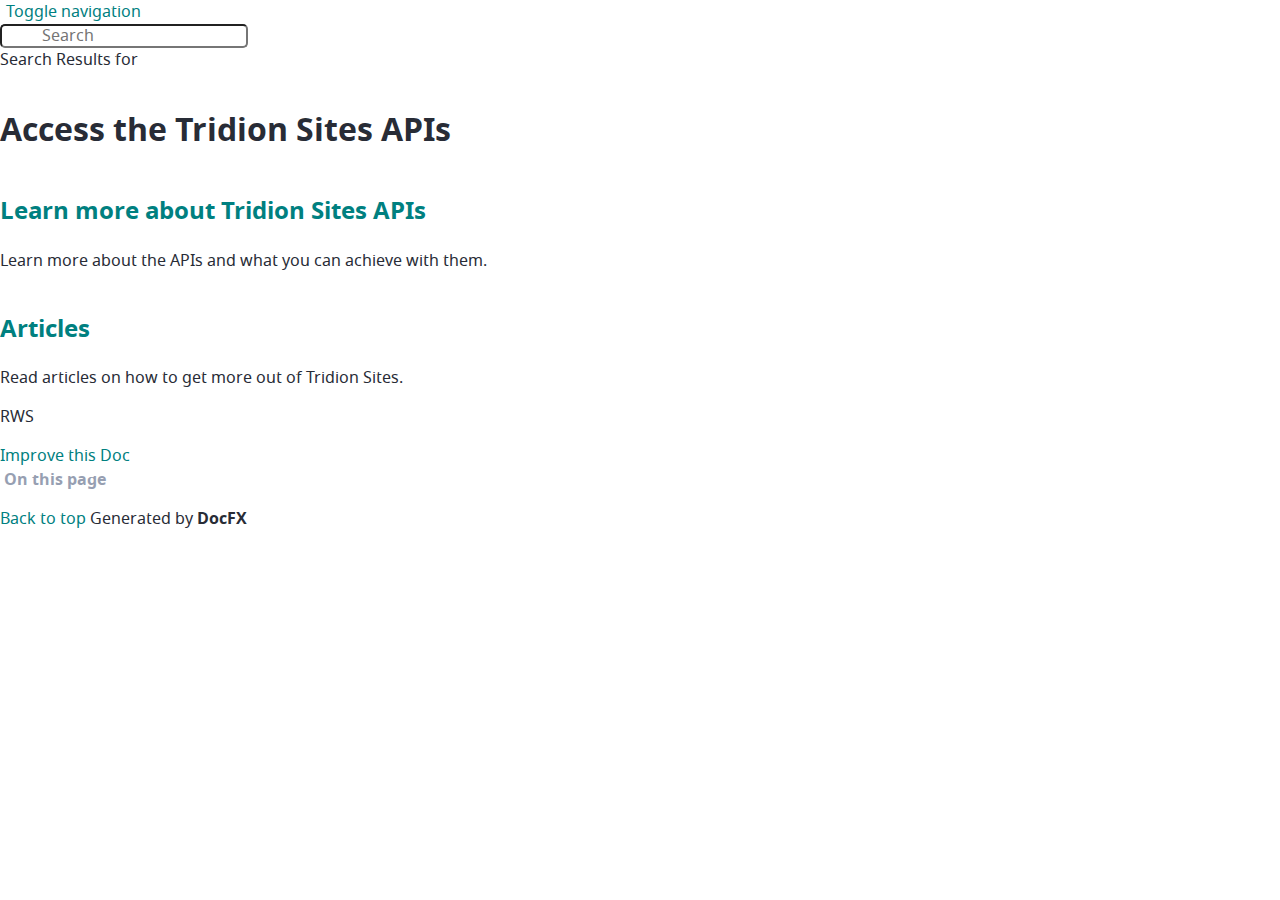
==== index.html @ 3ffb6817 "Update generated documentation" ====
﻿<!DOCTYPE html>
<!--[if IE]><![endif]-->
<html>
  
  <head>
    <meta charset="utf-8">
    <meta http-equiv="X-UA-Compatible" content="IE=edge,chrome=1">
    <title>Access the Tridion Sites APIs </title>
    <meta name="viewport" content="width=device-width">
    <meta name="title" content="Access the Tridion Sites APIs ">
    <meta name="generator" content="docfx 2.58.5.0">
    
    <link rel="shortcut icon" href="favicon.ico">
    <link rel="stylesheet" href="styles/docfx.vendor.css">
    <link rel="stylesheet" href="styles/docfx.css">
    <link rel="stylesheet" href="styles/main.css">
    <meta property="docfx:navrel" content="toc.html">
    <meta property="docfx:tocrel" content="toc.html">
    
    <meta property="docfx:rel" content="">
    
  </head>
  <body data-spy="scroll" data-target="#affix" data-offset="120">
    <div id="wrapper">
      <header>
        
        <nav id="autocollapse" class="navbar navbar-inverse ng-scope" role="navigation">
          <div class="container">
            <div class="navbar-header">
              <button type="button" class="navbar-toggle" data-toggle="collapse" data-target="#navbar">
                <span class="sr-only">Toggle navigation</span>
                <span class="icon-bar"></span>
                <span class="icon-bar"></span>
                <span class="icon-bar"></span>
              </button>
              
              <a class="navbar-brand" href="index.html">
                <img id="logo" class="svg" src="logo.svg" alt="">
              </a>
            </div>
            <div class="collapse navbar-collapse" id="navbar">
              <form class="navbar-form navbar-right" role="search" id="search">
                <div class="form-group">
                  <span class="glyphicon glyphicon-search search-icon"></span>
                  <input type="text" class="form-control" id="search-query" placeholder="Search" autocomplete="off">
                </div>
              </form>
            </div>
          </div>
        </nav>
        
        <div class="subnav navbar-default">
          <div class="container hide-when-search">
            <div class="breadcrumb-container" id="breadcrumb">
              <ul class="breadcrumb col-md-10">
                <li></li>
              </ul>
            </div>
          </div>
        </div>
      </header>
      <div class="container body-content">
        
        <div id="search-results">
          <div class="search-list">Search Results for <span></span></div>
          <div class="sr-items">
            <p><i class="glyphicon glyphicon-refresh index-loading"></i></p>
          </div>
          <ul id="pagination" data-first="First" data-prev="Previous" data-next="Next" data-last="Last"></ul>
        </div>
      </div>
      <div role="main" class="container body-content hide-when-search">
        <div class="article row grid">
          <div class="col-md-10">
            <article class="content wrap" id="_content" data-uid="">
<h1 id="access-the-tridion-sites-apis">Access the Tridion Sites APIs</h1>

<h2 id="learn-more-about-tridion-sites-apisapiconceptsoverviewmd"><a href="apiconcepts/overview.html">Learn more about Tridion Sites APIs</a></h2>
<p>Learn more about the APIs and what you can achieve with them.</p>
<h2 id="articlesarticlesintromd"><a href="articles/intro.html">Articles</a></h2>
<p>Read articles on how to get more out of Tridion Sites.</p>
<p>RWS</p>
</article>
          </div>
          
          <div class="hidden-sm col-md-2" role="complementary">
            <div class="sideaffix">
              <div class="contribution">
                <ul class="nav">
                  <li>
                    <a href="https://github.com/RWS/tridion-sites-api-docs/blob/main/index.md/#L1" class="contribution-link">Improve this Doc</a>
                  </li>
                </ul>
              </div>
              <nav class="bs-docs-sidebar hidden-print hidden-xs hidden-sm affix" id="affix">
                <h4>On this page</h4>
                <div></div>
              </nav>
            </div>
          </div>
        </div>
      </div>
      
      <footer>
        <div class="grad-bottom"></div>
        <div class="footer">
          <div class="container">
            <span class="pull-right">
              <a href="#top">Back to top</a>
            </span>
            
            <span>Generated by <strong>DocFX</strong></span>
          </div>
        </div>
      </footer>
    </div>
    
    <script type="text/javascript" src="styles/docfx.vendor.js"></script>
    <script type="text/javascript" src="styles/docfx.js"></script>
    <script type="text/javascript" src="styles/main.js"></script>
  </body>
</html>
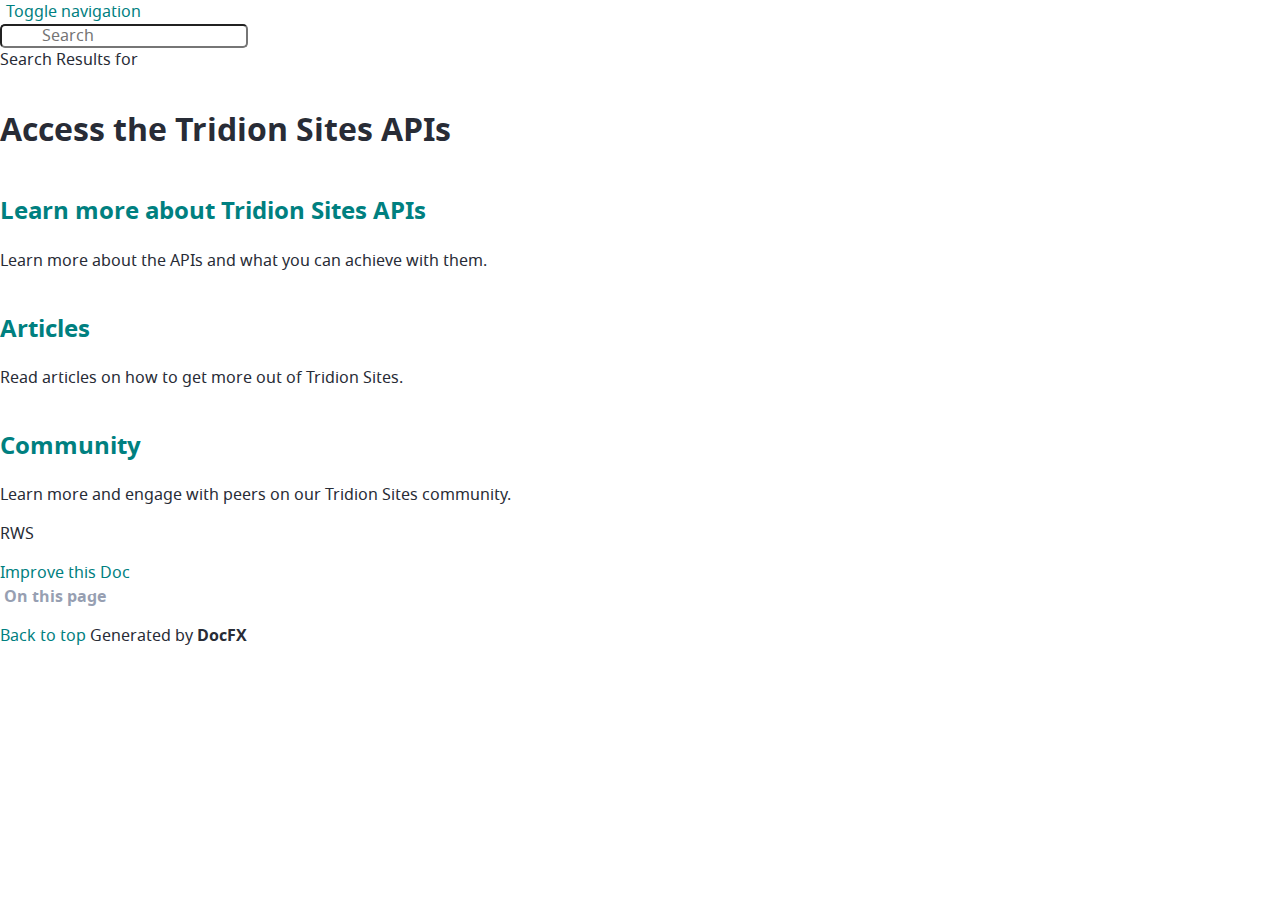
==== commit 76ced692: "Update generated documentation" ====
--- a/index.html
+++ b/index.html
@@ -8,7 +8,7 @@
     <title>Access the Tridion Sites APIs </title>
     <meta name="viewport" content="width=device-width">
     <meta name="title" content="Access the Tridion Sites APIs ">
-    <meta name="generator" content="docfx 2.58.5.0">
+    <meta name="generator" content="docfx 2.58.9.0">
     
     <link rel="shortcut icon" href="favicon.ico">
     <link rel="stylesheet" href="styles/docfx.vendor.css">
@@ -79,6 +79,8 @@
 <p>Learn more about the APIs and what you can achieve with them.</p>
 <h2 id="articlesarticlesintromd"><a href="articles/intro.html">Articles</a></h2>
 <p>Read articles on how to get more out of Tridion Sites.</p>
+<h2 id="communityhttpscommunitysdlcomproduct-groupstridiontridion-sites"><a href="https://community.sdl.com/product-groups/tridion/tridion-sites/">Community</a></h2>
+<p>Learn more and engage with peers on our Tridion Sites community.</p>
 <p>RWS</p>
 </article>
           </div>
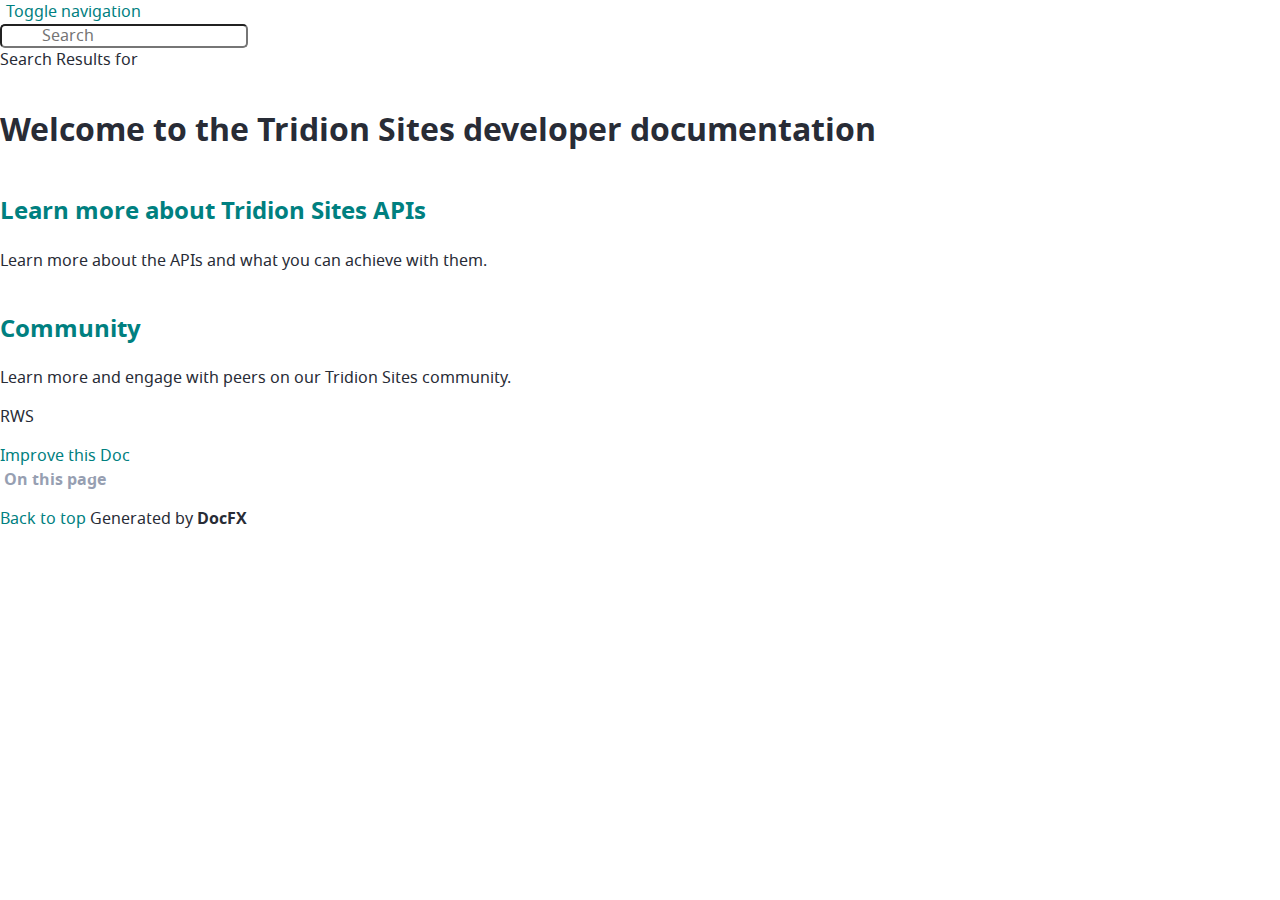
==== commit f013598f: "Update generated documentation" ====
--- a/index.html
+++ b/index.html
@@ -5,10 +5,10 @@
   <head>
     <meta charset="utf-8">
     <meta http-equiv="X-UA-Compatible" content="IE=edge,chrome=1">
-    <title>Access the Tridion Sites APIs </title>
+    <title>Welcome to the Tridion Sites developer documentation </title>
     <meta name="viewport" content="width=device-width">
-    <meta name="title" content="Access the Tridion Sites APIs ">
-    <meta name="generator" content="docfx 2.58.9.0">
+    <meta name="title" content="Welcome to the Tridion Sites developer documentation ">
+    <meta name="generator" content="docfx 2.59.3.0">
     
     <link rel="shortcut icon" href="favicon.ico">
     <link rel="stylesheet" href="styles/docfx.vendor.css">
@@ -73,12 +73,10 @@
         <div class="article row grid">
           <div class="col-md-10">
             <article class="content wrap" id="_content" data-uid="">
-<h1 id="access-the-tridion-sites-apis">Access the Tridion Sites APIs</h1>
+<h1 id="welcome-to-the-tridion-sites-developer-documentation">Welcome to the Tridion Sites developer documentation</h1>
 
 <h2 id="learn-more-about-tridion-sites-apisapiconceptsoverviewmd"><a href="apiconcepts/overview.html">Learn more about Tridion Sites APIs</a></h2>
 <p>Learn more about the APIs and what you can achieve with them.</p>
-<h2 id="articlesarticlesintromd"><a href="articles/intro.html">Articles</a></h2>
-<p>Read articles on how to get more out of Tridion Sites.</p>
 <h2 id="communityhttpscommunitysdlcomproduct-groupstridiontridion-sites"><a href="https://community.sdl.com/product-groups/tridion/tridion-sites/">Community</a></h2>
 <p>Learn more and engage with peers on our Tridion Sites community.</p>
 <p>RWS</p>
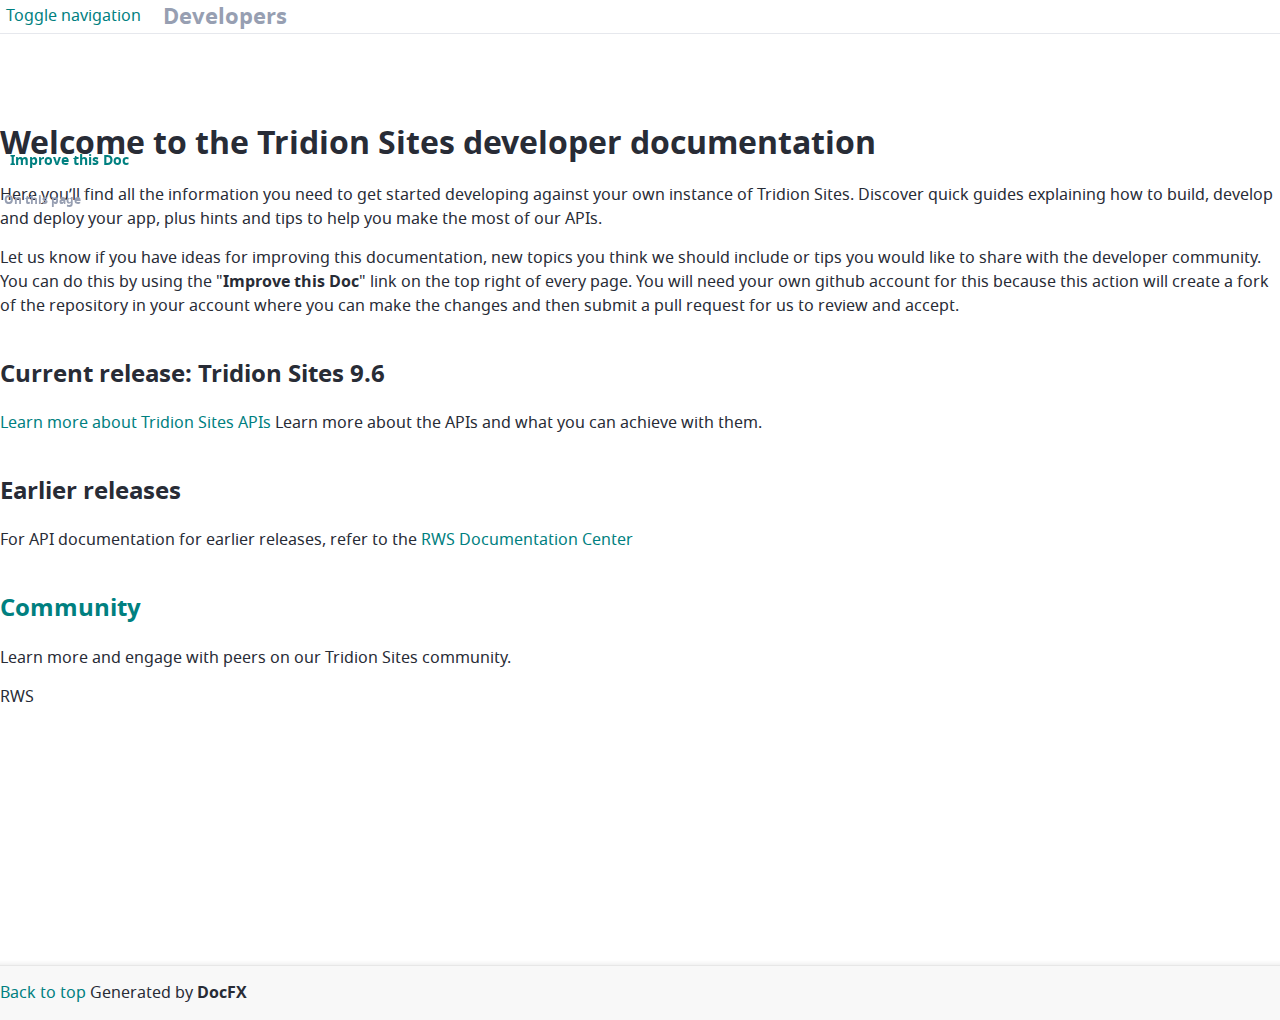
==== commit 5e63b62b: "Update generated documentation" ====
--- a/index.html
+++ b/index.html
@@ -14,8 +14,8 @@
     <link rel="stylesheet" href="styles/docfx.vendor.css">
     <link rel="stylesheet" href="styles/docfx.css">
     <link rel="stylesheet" href="styles/main.css">
-    <meta property="docfx:navrel" content="toc.html">
-    <meta property="docfx:tocrel" content="toc.html">
+    <meta property="docfx:navrel" content="">
+    <meta property="docfx:tocrel" content="">
     
     <meta property="docfx:rel" content="">
     
@@ -34,9 +34,10 @@
                 <span class="icon-bar"></span>
               </button>
               
-              <a class="navbar-brand" href="index.html">
+              <a class="navbar-brand" href="/index.html">
                 <img id="logo" class="svg" src="logo.svg" alt="">
               </a>
+              <a href="/index.html"><span class="page-logo">Developers</span></a>
             </div>
             <div class="collapse navbar-collapse" id="navbar">
               <form class="navbar-form navbar-right" role="search" id="search">
@@ -75,8 +76,13 @@
             <article class="content wrap" id="_content" data-uid="">
 <h1 id="welcome-to-the-tridion-sites-developer-documentation">Welcome to the Tridion Sites developer documentation</h1>
 
-<h2 id="learn-more-about-tridion-sites-apisapiconceptsoverviewmd"><a href="apiconcepts/overview.html">Learn more about Tridion Sites APIs</a></h2>
-<p>Learn more about the APIs and what you can achieve with them.</p>
+<p>Here you’ll find all the information you need to get started developing against your own instance of Tridion Sites. Discover quick guides explaining how to build, develop and deploy your app, plus hints and tips to help you make the most of our APIs.</p>
+<p>Let us know if you have ideas for improving this documentation, new topics you think we should include or tips you would like to share with the developer community. You can do this by using the &quot;<strong>Improve this Doc</strong>&quot; link on the top right of every page.  You will need your own github account for this because this action will create a fork of the repository in your account where you can make the changes and then submit a pull request for us to review and accept.</p>
+<h2 id="current-release-tridion-sites-96">Current release: Tridion Sites 9.6</h2>
+<p><a href="apiconcepts/Tridion_Sites_9.6/overview.html">Learn more about Tridion Sites APIs</a> 
+Learn more about the APIs and what you can achieve with them.</p>
+<h2 id="earlier-releases">Earlier releases</h2>
+<p>For API documentation for earlier releases, refer to the <a href="https://docs.rws.com">RWS Documentation Center</a></p>
 <h2 id="communityhttpscommunitysdlcomproduct-groupstridiontridion-sites"><a href="https://community.sdl.com/product-groups/tridion/tridion-sites/">Community</a></h2>
 <p>Learn more and engage with peers on our Tridion Sites community.</p>
 <p>RWS</p>
--- a/styles/docfx.css
+++ b/styles/docfx.css
@@ -0,0 +1,1333 @@
+/* Copyright (c) Microsoft Corporation. All Rights Reserved. Licensed under the MIT License. See License.txt in the project root for license information. */
+/* COLOR VARIABLES*/
+:root {
+  --header-bg-color: #fff;
+  --header-ft-color: #979FB2;
+  --input-text: #758099;
+  --highlight-light: #008080;
+  --highlight-dark: #006666;
+  --accent-dim: #E6E8ED;
+  --accent-super-dim: #F4F5F7;
+  --font-color: #282C36;
+  --card-box-shadow: 0 1px 2px 0 rgba(61, 65, 68, 0.06), 0 1px 3px 1px rgba(61, 65, 68, 0.16);
+  --search-box-shadow: 0 1px 2px 0 rgba(41, 45, 48, 0.36), 0 1px 3px 1px rgba(41, 45, 48, 0.46);
+  --transition: 350ms;
+}
+
+html,
+body {
+  font-family: 'Segoe UI', Tahoma, Helvetica, sans-serif;
+  height: 100%;
+}
+
+button,
+a {
+  color: var(--highlight-light);
+  cursor: pointer;
+}
+
+button:hover,
+button:focus,
+a:hover,
+a:focus {
+  color: var(--highlight-dark);
+  text-decoration: none;
+}
+
+a.disable,
+a.disable:hover {
+  text-decoration: none;
+  cursor: default;
+  color: #000000;
+}
+
+h1,
+h2,
+h3,
+h4,
+h5,
+h6,
+.text-break {
+  word-wrap: break-word;
+  word-break: break-word;
+}
+
+h1 mark,
+h2 mark,
+h3 mark,
+h4 mark,
+h5 mark,
+h6 mark {
+  padding: 0;
+}
+
+.inheritance .level0:before,
+.inheritance .level1:before,
+.inheritance .level2:before,
+.inheritance .level3:before,
+.inheritance .level4:before,
+.inheritance .level5:before {
+  content: '↳';
+  margin-right: 5px;
+}
+
+.inheritance .level0 {
+  margin-left: 0em;
+}
+
+.inheritance .level1 {
+  margin-left: 1em;
+}
+
+.inheritance .level2 {
+  margin-left: 2em;
+}
+
+.inheritance .level3 {
+  margin-left: 3em;
+}
+
+.inheritance .level4 {
+  margin-left: 4em;
+}
+
+.inheritance .level5 {
+  margin-left: 5em;
+}
+
+.level0.summary {
+  margin: 2em 0 2em 0;
+}
+
+.level1.summary {
+  margin: 1em 0 1em 0;
+}
+
+span.parametername,
+span.paramref,
+span.typeparamref {
+  font-style: italic;
+}
+
+span.languagekeyword {
+  font-weight: bold;
+}
+
+.hljs {
+  display: inline;
+  background-color: inherit;
+  padding: 0;
+}
+
+/* additional spacing fixes */
+.btn+.btn {
+  margin-left: 10px;
+}
+
+.btn.pull-right {
+  margin-left: 10px;
+  margin-top: 5px;
+}
+
+.table {
+  margin-bottom: 10px;
+}
+
+table p {
+  margin-bottom: 0;
+}
+
+table a {
+  display: inline-block;
+}
+
+/* Make hidden attribute compatible with old browser.*/
+[hidden] {
+  display: none !important;
+}
+
+h1,
+.h1,
+h2,
+.h2,
+h3,
+.h3 {
+  margin-top: 15px;
+  margin-bottom: 10px;
+  font-weight: 400;
+}
+
+h4,
+.h4,
+h5,
+.h5,
+h6,
+.h6 {
+  margin-top: 10px;
+  margin-bottom: 5px;
+}
+
+.navbar {
+  margin-bottom: 0;
+}
+
+#wrapper {
+  min-height: 100%;
+  position: relative;
+}
+
+/* blends header footer and content together with gradient effect */
+.grad-top {
+  /* For Safari 5.1 to 6.0 */
+  /* For Opera 11.1 to 12.0 */
+  /* For Firefox 3.6 to 15 */
+  background: linear-gradient(rgba(0, 0, 0, 0.05), rgba(0, 0, 0, 0));
+  /* Standard syntax */
+  height: 5px;
+}
+
+.grad-bottom {
+  /* For Safari 5.1 to 6.0 */
+  /* For Opera 11.1 to 12.0 */
+  /* For Firefox 3.6 to 15 */
+  background: linear-gradient(rgba(0, 0, 0, 0), rgba(0, 0, 0, 0.05));
+  /* Standard syntax */
+  height: 5px;
+}
+
+.divider {
+  margin: 0 5px;
+  color: #cccccc;
+}
+
+hr {
+  border-color: #cccccc;
+}
+
+header {
+  position: fixed;
+  top: 0;
+  left: 0;
+  right: 0;
+  z-index: 1000;
+}
+
+header .navbar {
+  border-width: 0 0 1px 0;
+  border-radius: 0;
+  border-color: var(--accent-dim);
+  border-style: solid;
+}
+
+.navbar-brand {
+  font-size: inherit;
+  padding: 0;
+}
+
+.navbar-collapse {
+  margin: 0 -15px;
+}
+
+.subnav {
+  min-height: 40px;
+}
+
+.subnav .container .breadcrumb-container {
+  margin-left: 280px;
+  padding: 0 15px;
+}
+
+@media only screen and (max-width: 768px) {
+  .subnav .container .breadcrumb-container {
+    margin-left: 0;
+  }
+}
+
+.inheritance h5,
+.inheritedMembers h5 {
+  padding-bottom: 5px;
+  border-bottom: 1px solid #ccc;
+}
+
+article h1,
+article h2,
+article h3,
+article h4 {
+  margin-top: 25px;
+}
+
+article h4 {
+  border: 0;
+  font-weight: bold;
+  margin-top: 2em;
+}
+
+article span.small.pull-right {
+  margin-top: 20px;
+}
+
+article section {
+  margin-left: 1em;
+}
+
+/*.expand-all {
+  padding: 10px 0;
+}*/
+.breadcrumb {
+  margin: 0;
+  padding: 10px 0;
+  background-color: inherit;
+  white-space: nowrap;
+  font-size: .8125rem;
+}
+
+.breadcrumb>li+li:before {
+  content: "›";
+  font-size: 1.2rem;
+  line-height: 1rem;
+  color: var(--highlight-light);
+}
+
+.breadcrumb>li+li:hover:before {
+  color: var(--highlight-dark);
+}
+
+#autocollapse.collapsed .navbar-header {
+  float: none;
+}
+
+#autocollapse.collapsed .navbar-toggle {
+  display: block;
+}
+
+#autocollapse.collapsed .navbar-collapse {
+  border-top: 1px solid transparent;
+  box-shadow: inset 0 1px 0 rgba(255, 255, 255, 0.1);
+}
+
+#autocollapse.collapsed .navbar-collapse.collapse {
+  display: none !important;
+}
+
+#autocollapse.collapsed .navbar-nav {
+  float: none !important;
+  margin: 7.5px -15px;
+}
+
+#autocollapse.collapsed .navbar-nav>li {
+  float: none;
+}
+
+#autocollapse.collapsed .navbar-nav>li>a {
+  padding-top: 10px;
+  padding-bottom: 10px;
+}
+
+#autocollapse.collapsed .collapse.in,
+#autocollapse.collapsed .collapsing {
+  display: block !important;
+}
+
+#autocollapse.collapsed .collapse.in .navbar-right,
+#autocollapse.collapsed .collapsing .navbar-right {
+  float: none !important;
+}
+
+#autocollapse .form-group {
+  position: relative;
+  width: 100%;
+}
+
+#autocollapse .form-control {
+  width: 100%;
+}
+
+#autocollapse .navbar-header {
+  margin-left: 0;
+  margin-right: 2rem;
+  display: flex; 
+  align-items: center;
+}
+
+#autocollapse .navbar-brand {
+  margin-left: 0;
+}
+
+#autocollapse .navbar-brand svg {
+  max-height: 50px;
+}
+
+.collapse.in,
+.collapsing {
+  text-align: left;
+}
+
+@media (min-width:768px) {
+
+  .collapse.in,
+  .collapsing {
+    text-align: left;
+  }
+}
+
+.collapsing .navbar-form {
+  margin: 0 auto;
+  max-width: 400px;
+  padding: 10px 15px;
+  box-shadow: inset 0 1px 0 rgba(255, 255, 255, 0.1), 0 1px 0 rgba(255, 255, 255, 0.1);
+}
+
+.collapsed .collapse.in .navbar-form {
+  margin: 0 auto;
+  max-width: 400px;
+  padding: 10px 15px;
+  box-shadow: inset 0 1px 0 rgba(255, 255, 255, 0.1), 0 1px 0 rgba(255, 255, 255, 0.1);
+}
+
+.navbar .navbar-nav {
+  display: inline-block;
+}
+
+.docs-search {
+  background: white;
+  vertical-align: middle;
+}
+
+.docs-search>.search-query {
+  font-size: 14px;
+  border: 0;
+  width: 120%;
+  color: #555;
+}
+
+.docs-search>.search-query:focus {
+  outline: 0;
+}
+
+.search-results-frame {
+  clear: both;
+  display: table;
+  width: 100%;
+}
+
+.search-results.ng-hide {
+  display: none;
+}
+
+.search-results-container {
+  padding-bottom: 1em;
+  border-top: 1px solid #111;
+  background: rgba(25, 25, 25, 0.5);
+}
+
+.search-results-container .search-results-group {
+  padding-top: 50px !important;
+  padding: 10px;
+}
+
+.search-results-group-heading {
+  font-family: "Open Sans";
+  padding-left: 10px;
+  color: white;
+}
+
+.search-close {
+  position: absolute;
+  left: 50%;
+  margin-left: -100px;
+  color: white;
+  text-align: center;
+  padding: 5px;
+  background: #333;
+  border-top-right-radius: 5px;
+  border-top-left-radius: 5px;
+  width: 200px;
+  box-shadow: 0 0 10px #111;
+}
+
+#search {
+  display: none;
+}
+
+/* Search results display*/
+#search-results {
+  max-width: 960px !important;
+  margin-top: 120px;
+  margin-bottom: 115px;
+  margin-left: auto;
+  margin-right: auto;
+  line-height: 1.8;
+  display: none;
+}
+
+#search-results>.search-list {
+  text-align: center;
+  font-size: 2.5rem;
+  margin-bottom: 50px;
+}
+
+#search-results p {
+  text-align: center;
+}
+
+#search-results p .index-loading {
+  animation: index-loading 1.5s infinite linear;
+  -webkit-animation: index-loading 1.5s infinite linear;
+  -o-animation: index-loading 1.5s infinite linear;
+  font-size: 2.5rem;
+}
+
+@keyframes index-loading {
+  from {
+    transform: scale(1) rotate(0deg);
+  }
+
+  to {
+    transform: scale(1) rotate(360deg);
+  }
+}
+
+@-webkit-keyframes index-loading {
+  from {
+    -webkit-transform: rotate(0deg);
+  }
+
+  to {
+    -webkit-transform: rotate(360deg);
+  }
+}
+
+@-o-keyframes index-loading {
+  from {
+    -o-transform: rotate(0deg);
+  }
+
+  to {
+    -o-transform: rotate(360deg);
+  }
+}
+
+#search-results .sr-items {
+  font-size: 24px;
+}
+
+.sr-item {
+  margin-bottom: 25px;
+}
+
+.sr-item>.item-href {
+  font-size: 14px;
+  color: var(--highlight-light);
+}
+
+.sr-item>.item-brief {
+  font-size: 13px;
+}
+
+.pagination>li>a {
+  color: #47A7A0
+}
+
+.pagination>.active>a {
+  background-color: #47A7A0;
+  border-color: #47A7A0;
+}
+
+.fixed_header {
+  position: fixed;
+  width: 100%;
+  padding-bottom: 10px;
+  padding-top: 10px;
+  margin: 0px;
+  top: 0;
+  z-index: 9999;
+  left: 0;
+}
+
+.fixed_header+.toc {
+  margin-top: 50px;
+  margin-left: 0;
+}
+
+.sidenav,
+.fixed_header,
+.toc {
+  background-color: var(----accent-super-dim);
+}
+
+.sidetoc {
+  position: fixed;
+  width: 260px;
+  top: 150px;
+  bottom: 0;
+  overflow-x: hidden;
+  overflow-y: auto;
+  background-color: var(----accent-super-dim);
+  border-left: 1px solid #e7e7e7;
+  border-right: 1px solid #e7e7e7;
+  z-index: 1;
+}
+
+.sidetoc.shiftup {
+  bottom: 70px;
+}
+
+body .toc {
+  background-color: var(----accent-super-dim);
+  overflow-x: hidden;
+}
+
+.sidetoggle.ng-hide {
+  display: block !important;
+}
+
+.sidetoc-expand>.caret {
+  margin-left: 0px;
+  margin-top: -2px;
+}
+
+.sidetoc-expand>.caret-side {
+  border-left: 4px solid;
+  border-top: 4px solid transparent;
+  border-bottom: 4px solid transparent;
+  margin-left: 4px;
+  margin-top: -4px;
+}
+
+.sidetoc-heading {
+  font-weight: 500;
+}
+
+.toc {
+  margin: 0;
+  padding: 0;
+}
+
+.expand-stub {
+  position: absolute;
+  right: -1.5rem;
+}
+
+.toc .nav>li>a.sidetoc-expand {
+  position: absolute;
+  top: 0;
+  left: 0;
+}
+
+.toc .nav>li>a {
+  color: #666666;
+  margin-left: 5px;
+  display: block;
+  padding: 0;
+}
+
+.toc .nav>li>a:hover,
+.toc .nav>li>a:focus {
+  color: #000000;
+  background: none;
+  text-decoration: inherit;
+}
+
+.toc .nav>li.active>a {
+  color: #337ab7;
+}
+
+.toc .nav>li.active>a:hover,
+.toc .nav>li.active>a:focus {
+  color: #23527c;
+}
+
+.toc .nav>li>.expand-stub {
+  cursor: pointer;
+}
+
+.toc .nav>li.active>.expand-stub::before,
+.toc .nav>li.in>.expand-stub::before,
+.toc .nav>li.in.active>.expand-stub::before,
+.toc .nav>li.filtered>.expand-stub::before {
+  transform: rotate(90deg);
+}
+
+.toc .nav>li>.expand-stub::before,
+.toc .nav>li.active>.expand-stub::before {
+  color: var(--highlight-light);
+  color: var(--font-color);
+  display: inline-block;
+  height: .9rem;
+  width: 1.2rem;
+  text-align: center;
+  overflow: hidden;
+  content: "›";
+  font-size: 1.5rem;
+  line-height: .9rem;
+  transform: rotate(0deg);
+  transition: 350ms ease-out;
+}
+
+.toc .nav>li.filtered>ul,
+.toc .nav>li.in>ul {
+  display: block;
+}
+
+.toc .nav>li>ul {
+  display: none;
+}
+
+.toc ul {
+  font-size: 12px;
+  margin: 0 auto 0 5%;
+  max-width: 80%;
+  width: auto;
+  min-width: 232px;
+}
+
+@media (min-width:768px) {
+  .toc>ul {
+    min-width: unset;
+    width: 80%;
+    max-width: unset;
+  }
+}
+
+.toc .level1>li {
+  font-weight: bold;
+  margin-top: 10px;
+  padding-bottom: 5px;
+  position: relative;
+  font-size: 16px;
+  border-bottom: 1px solid var(--accent-dim);
+}
+
+
+.toc .level1 ul {
+  position: relative;
+  font-weight: normal;
+  margin: 0 0 0 auto;
+  max-width: unset;
+  width: 95%;
+  min-width: unset;
+  font-size: 14px;
+}
+
+@media (min-width:768px) {
+  .toc ul {
+    margin: 5px 0 0 0;
+  }
+
+  .toc .level1 ul {
+    width: 90%;
+    min-width: unset;
+  }
+
+  .toc .level1>li {
+    border-bottom: unset;
+  }
+}
+
+.toc .level2 li {
+  position: relative;
+  padding: .35rem 0;
+}
+
+.toc .level2 li:before {
+  content: " ";
+  position: absolute;
+  display: block;
+  left: -8px;
+  height: 100%;
+  width: 1px;
+  background-color: var(--accent-dim);
+}
+
+.toc .level2 li:last-of-type:before {
+  height: 11px;
+}
+
+.toc .level2 li:after {
+  content: " ";
+  position: absolute;
+  left: -5px;
+  top: 16px;
+  height: 1px;
+  width: .5rem;
+  background-color: var(--accent-dim);
+}
+
+@media (min-width:768px) {
+  .toc .level2 li:after {
+    left: -8px;
+  }
+}
+
+.toc-toggle {
+  display: none;
+  margin: 0 15px 0px 15px;
+}
+
+.sidefilter {
+  position: fixed;
+  top: 90px;
+  width: 260px;
+  padding: 15px;
+  border-left: 1px solid #e7e7e7;
+  border-right: 1px solid #e7e7e7;
+  z-index: 1;
+}
+
+@media (min-width:768px) {
+  .sidefilter {
+    padding: 15px 2rem 15px 0;
+  }
+}
+
+.toc-filter {
+  border-radius: 5px;
+  background: #fff;
+  color: var(--input-text);
+  padding: 5px;
+  position: relative;
+  margin: 0 5px 0 5px;
+}
+
+.toc-filter>input {
+  color: var(--input-text);
+  padding-left: 2.3rem;
+  padding-right: 1rem;
+  width: 100%;
+}
+
+.toc-filter>input:focus {
+  outline: 0;
+}
+
+.toc-filter>.filter-icon {
+  position: absolute;
+}
+
+.toc-filter>.clear-icon {
+  position: absolute;
+  text-align: center;
+  height: 1rem;
+  width: 1.5rem;
+  top: .9rem;
+  right: 1.2rem;
+  background-color: #fff;
+}
+
+.article {
+  margin-top: 120px;
+  margin-bottom: 115px;
+}
+
+#_content>a {
+  margin-top: 105px;
+}
+
+.article.grid-right {
+  margin-left: 280px;
+}
+
+.inheritance hr {
+  margin-top: 5px;
+  margin-bottom: 5px;
+}
+
+.article img {
+  max-width: 100%;
+  margin-top: 2rem;
+  margin-bottom: 2rem;
+}
+
+.sideaffix {
+  margin-top: 50px;
+  font-size: 12px;
+  max-height: 100%;
+  overflow: hidden;
+  top: 100px;
+  bottom: 10px;
+  position: fixed;
+}
+
+.sideaffix.shiftup {
+  bottom: 70px;
+}
+
+.affix {
+  position: relative;
+  height: 100%;
+}
+
+.sideaffix>div.contribution {
+  margin-bottom: 20px;
+}
+
+.sideaffix>div.contribution>ul>li>a.contribution-link {
+  padding: 6px 10px;
+  font-weight: bold;
+  font-size: 14px;
+}
+
+.sideaffix>div.contribution>ul>li>a.contribution-link:hover {
+  background-color: #ffffff;
+}
+
+.sideaffix ul.nav>li>a:focus {
+  background: none;
+}
+
+.affix h5 {
+  font-weight: bold;
+  text-transform: uppercase;
+  padding-left: 10px;
+  font-size: 12px;
+}
+
+.affix>ul.level1 {
+  overflow: hidden;
+  padding-bottom: 10px;
+  height: calc(100% - 100px);
+}
+
+.affix ul>li>a:before {
+  color: #cccccc;
+  position: absolute;
+}
+
+.affix ul>li>a:hover {
+  background: none;
+  color: var(--highlight-light);
+}
+
+.affix ul>li.active>a,
+.affix ul>li.active>a:before {
+  font-weight: 500;
+  color: var(--highlight-light);
+}
+
+.affix ul>li.active>a:hover {
+  color: var(--highlight-dark);
+}
+
+.affix ul>li>a {
+  padding: 5px 12px;
+  color: var(--font-color);
+}
+
+.affix>ul>li.active:last-child {
+  margin-bottom: 50px;
+}
+
+.affix>ul>li>a:before {
+  content: "|";
+  font-size: 16px;
+  top: 1px;
+  left: 0;
+}
+
+.affix>ul>li.active>a,
+.affix>ul>li.active>a:before {
+  color: #337ab7;
+  font-weight: bold;
+}
+
+.affix ul ul>li>a {
+  padding: 2px 15px;
+}
+
+.affix ul ul>li>a:before {
+  content: ">";
+  font-size: 14px;
+  top: -1px;
+  left: 5px;
+}
+
+.affix ul>li>a:before,
+.affix ul ul {
+  display: none;
+}
+
+.affix ul>li.active>ul,
+.affix ul>li.active>a:before,
+.affix ul>li>a:hover:before {
+  display: block;
+  white-space: nowrap;
+}
+
+.codewrapper {
+  position: relative;
+}
+
+.trydiv {
+  height: 0px;
+}
+
+.tryspan {
+  position: absolute;
+  top: 0px;
+  right: 0px;
+  border-style: solid;
+  border-radius: 0px 4px;
+  box-sizing: border-box;
+  border-width: 1px;
+  border-color: #cccccc;
+  text-align: center;
+  padding: 2px 8px;
+  background-color: white;
+  font-size: 12px;
+  cursor: pointer;
+  z-index: 100;
+  display: none;
+  color: #767676;
+}
+
+.tryspan:hover {
+  background-color: #3b8bd0;
+  color: white;
+  border-color: #3b8bd0;
+}
+
+.codewrapper:hover .tryspan {
+  display: block;
+}
+
+.sample-response .response-content {
+  max-height: 200px;
+}
+
+footer {
+  position: absolute;
+  left: 0;
+  right: 0;
+  bottom: 0;
+  z-index: 1000;
+}
+
+.footer {
+  border-top: 1px solid #e7e7e7;
+  background-color: #f8f8f8;
+  padding: 15px 0;
+}
+
+@media (min-width: 768px) {
+  #sidetoggle.collapse {
+    display: block;
+  }
+
+  .topnav .navbar-nav {
+    float: none;
+    white-space: nowrap;
+  }
+
+  .topnav .navbar-nav>li {
+    float: none;
+    display: inline-block;
+  }
+}
+
+@media only screen and (max-width: 768px) {
+  #mobile-indicator {
+    display: block;
+  }
+
+  /* TOC display for responsive */
+  .article {
+    margin-top: 30px !important;
+  }
+
+  header {
+    position: static;
+  }
+
+  .topnav {
+    text-align: center;
+  }
+
+  .sidenav {
+    padding: 15px 0;
+    margin-left: -15px;
+    margin-right: -15px;
+  }
+
+  .sidefilter {
+    position: static;
+    width: auto;
+    float: none;
+    border: none;
+  }
+
+  .sidetoc {
+    position: static;
+    width: auto;
+    float: none;
+    padding-bottom: 0px;
+    border: none;
+  }
+
+  .toc .nav>li>a {
+    display: inline-block;
+  }
+
+  .toc li:after {
+    margin-left: -3px;
+    margin-right: 5px;
+    content: " ";
+    color: #666666;
+  }
+
+  .toc .level1>li {
+    display: block;
+  }
+
+  .toc .level1>li:after {
+    display: none;
+  }
+
+  .article.grid-right {
+    margin-left: 0;
+  }
+
+  .grad-top,
+  .grad-bottom {
+    display: none;
+  }
+
+  .toc-toggle {
+    display: block;
+  }
+
+  .sidetoggle.ng-hide {
+    display: none !important;
+  }
+
+  /*.expand-all {
+    display: none;
+  }*/
+  .sideaffix {
+    display: none;
+  }
+
+  .mobile-hide {
+    display: none;
+  }
+
+  .breadcrumb {
+    white-space: inherit;
+  }
+
+  /* workaround for #hashtag url is no longer needed*/
+  h1:before,
+  h2:before,
+  h3:before,
+  h4:before {
+    content: '';
+    display: none;
+  }
+}
+
+/* For toc iframe */
+@media (max-width: 260px) {
+  .toc .level2>li {
+    display: block;
+  }
+
+  .toc .level2>li:after {
+    display: none;
+  }
+}
+
+/* Code snippet */
+code {
+  color: #717374;
+  background-color: #f1f2f3;
+}
+
+a code {
+  color: #337ab7;
+  background-color: #f1f2f3;
+}
+
+a code:hover {
+  text-decoration: underline;
+}
+
+.hljs-keyword {
+  color: rgb(86, 156, 214);
+}
+
+.hljs-string {
+  color: rgb(214, 157, 133);
+}
+
+pre {
+  border: 0;
+}
+
+/* For code snippet line highlight */
+pre>code .line-highlight {
+  background-color: #ffffcc;
+}
+
+/* Alerts */
+.alert h5 {
+  text-transform: uppercase;
+  font-weight: bold;
+  margin-top: 0;
+}
+
+.alert h5:before {
+  position: relative;
+  top: 1px;
+  display: inline-block;
+  font-family: 'Glyphicons Halflings';
+  line-height: 1;
+  -webkit-font-smoothing: antialiased;
+  -moz-osx-font-smoothing: grayscale;
+  margin-right: 5px;
+  font-weight: normal;
+}
+
+.alert-info h5:before {
+  content: "\e086"
+}
+
+.alert-warning h5:before {
+  content: "\e127"
+}
+
+.alert-danger h5:before {
+  content: "\e107"
+}
+
+/* For Embedded Video */
+div.embeddedvideo {
+  padding-top: 56.25%;
+  position: relative;
+  width: 100%;
+}
+
+div.embeddedvideo iframe {
+  position: absolute;
+  top: 0;
+  left: 0;
+  right: 0;
+  bottom: 0;
+  width: 100%;
+  height: 100%;
+}
+
+/* For printer */
+@media print {
+  .article.grid-right {
+    margin-top: 0px;
+    margin-left: 0px;
+  }
+
+  .sideaffix {
+    display: none;
+  }
+
+  .mobile-hide {
+    display: none;
+  }
+
+  .footer {
+    display: none;
+  }
+}
+
+/* For tabbed content */
+
+.tabGroup {
+  margin-top: 1rem;
+}
+
+.tabGroup ul[role="tablist"] {
+  margin: 0;
+  padding: 0;
+  list-style: none;
+}
+
+.tabGroup ul[role="tablist"]>li {
+  list-style: none;
+  display: inline-block;
+}
+
+.tabGroup a[role="tab"] {
+  color: #6e6e6e;
+  box-sizing: border-box;
+  display: inline-block;
+  padding: 5px 7.5px;
+  text-decoration: none;
+  border-bottom: 2px solid #fff;
+}
+
+.tabGroup a[role="tab"]:hover,
+.tabGroup a[role="tab"]:focus,
+.tabGroup a[role="tab"][aria-selected="true"] {
+  border-bottom: 2px solid #0050C5;
+}
+
+.tabGroup a[role="tab"][aria-selected="true"] {
+  color: #222;
+}
+
+.tabGroup a[role="tab"]:hover,
+.tabGroup a[role="tab"]:focus {
+  color: #0050C5;
+}
+
+.tabGroup a[role="tab"]:focus {
+  outline: 1px solid #0050C5;
+  outline-offset: -1px;
+}
+
+@media (min-width: 768px) {
+  .tabGroup a[role="tab"] {
+    padding: 5px 15px;
+  }
+}
+
+.tabGroup section[role="tabpanel"] {
+  border: 1px solid #e0e0e0;
+  padding: 15px;
+  margin: 0;
+  overflow: hidden;
+}
+
+.tabGroup section[role="tabpanel"]>.codeHeader,
+.tabGroup section[role="tabpanel"]>pre {
+  margin-left: -16px;
+  margin-right: -16px;
+}
+
+.tabGroup section[role="tabpanel"]> :first-child {
+  margin-top: 0;
+}
+
+.tabGroup section[role="tabpanel"]>pre:last-child {
+  display: block;
+  margin-bottom: -16px;
+}
+
+.mainContainer[dir='rtl'] main ul[role="tablist"] {
+  margin: 0;
+}
+
+/* Color theme */
+
+/* These are not important, tune down **/
+.decalaration,
+.fieldValue,
+.parameters,
+.returns {
+  color: #a2a2a2;
+}
+
+/* Major sections, increase visibility **/
+#fields,
+#properties,
+#methods,
+#events {
+  font-weight: bold;
+  margin-top: 2em;
+}--- a/styles/main.css
+++ b/styles/main.css
@@ -340,6 +340,13 @@
   .main .halfWidth>* {
     width: 50%;
   }
+}
+
+.navbar-header .page-logo {
+  font-size: 22px;
+  font-weight: 700;
+  color: #979FB2;
+  margin-left: 1rem;
 }
 
 figure {
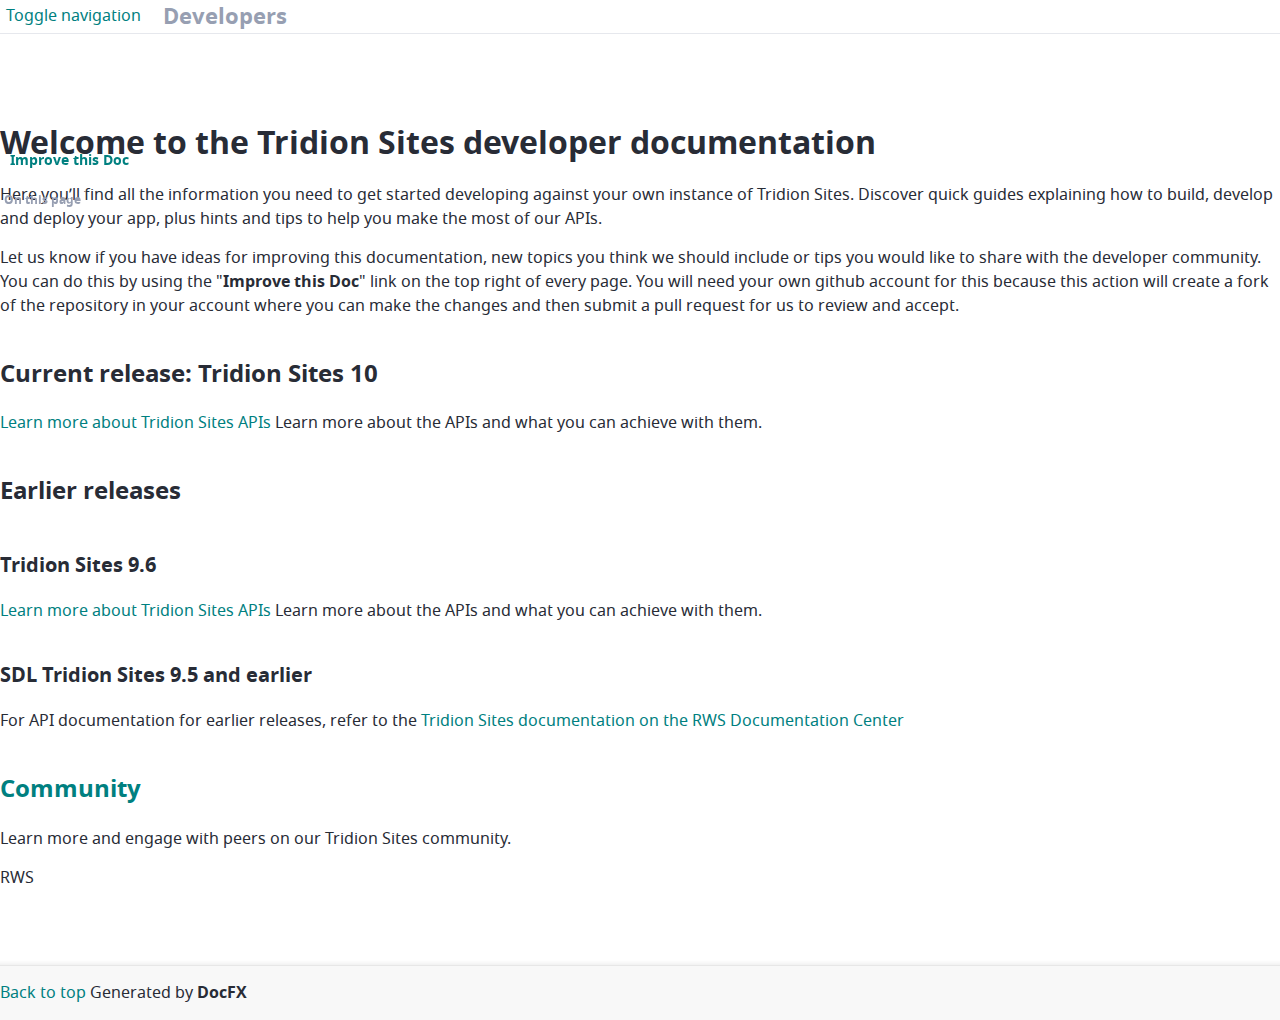
==== commit bd5382a7: "Update generated documentation" ====
--- a/index.html
+++ b/index.html
@@ -78,11 +78,15 @@
 
 <p>Here you’ll find all the information you need to get started developing against your own instance of Tridion Sites. Discover quick guides explaining how to build, develop and deploy your app, plus hints and tips to help you make the most of our APIs.</p>
 <p>Let us know if you have ideas for improving this documentation, new topics you think we should include or tips you would like to share with the developer community. You can do this by using the &quot;<strong>Improve this Doc</strong>&quot; link on the top right of every page.  You will need your own github account for this because this action will create a fork of the repository in your account where you can make the changes and then submit a pull request for us to review and accept.</p>
-<h2 id="current-release-tridion-sites-96">Current release: Tridion Sites 9.6</h2>
+<h2 id="current-release-tridion-sites-10">Current release: Tridion Sites 10</h2>
+<p><a href="apiconcepts/Tridion_Sites_10/overview.html">Learn more about Tridion Sites APIs</a> 
+Learn more about the APIs and what you can achieve with them.</p>
+<h2 id="earlier-releases">Earlier releases</h2>
+<h3 id="tridion-sites-96">Tridion Sites 9.6</h3>
 <p><a href="apiconcepts/Tridion_Sites_9.6/overview.html">Learn more about Tridion Sites APIs</a> 
 Learn more about the APIs and what you can achieve with them.</p>
-<h2 id="earlier-releases">Earlier releases</h2>
-<p>For API documentation for earlier releases, refer to the <a href="https://docs.rws.com">RWS Documentation Center</a></p>
+<h3 id="sdl-tridion-sites-95-and-earlier">SDL Tridion Sites 9.5 and earlier</h3>
+<p>For API documentation for earlier releases, refer to the <a href="https://docs.rws.com/TridionSites/">Tridion Sites documentation on the RWS Documentation Center</a></p>
 <h2 id="communityhttpscommunitysdlcomproduct-groupstridiontridion-sites"><a href="https://community.sdl.com/product-groups/tridion/tridion-sites/">Community</a></h2>
 <p>Learn more and engage with peers on our Tridion Sites community.</p>
 <p>RWS</p>
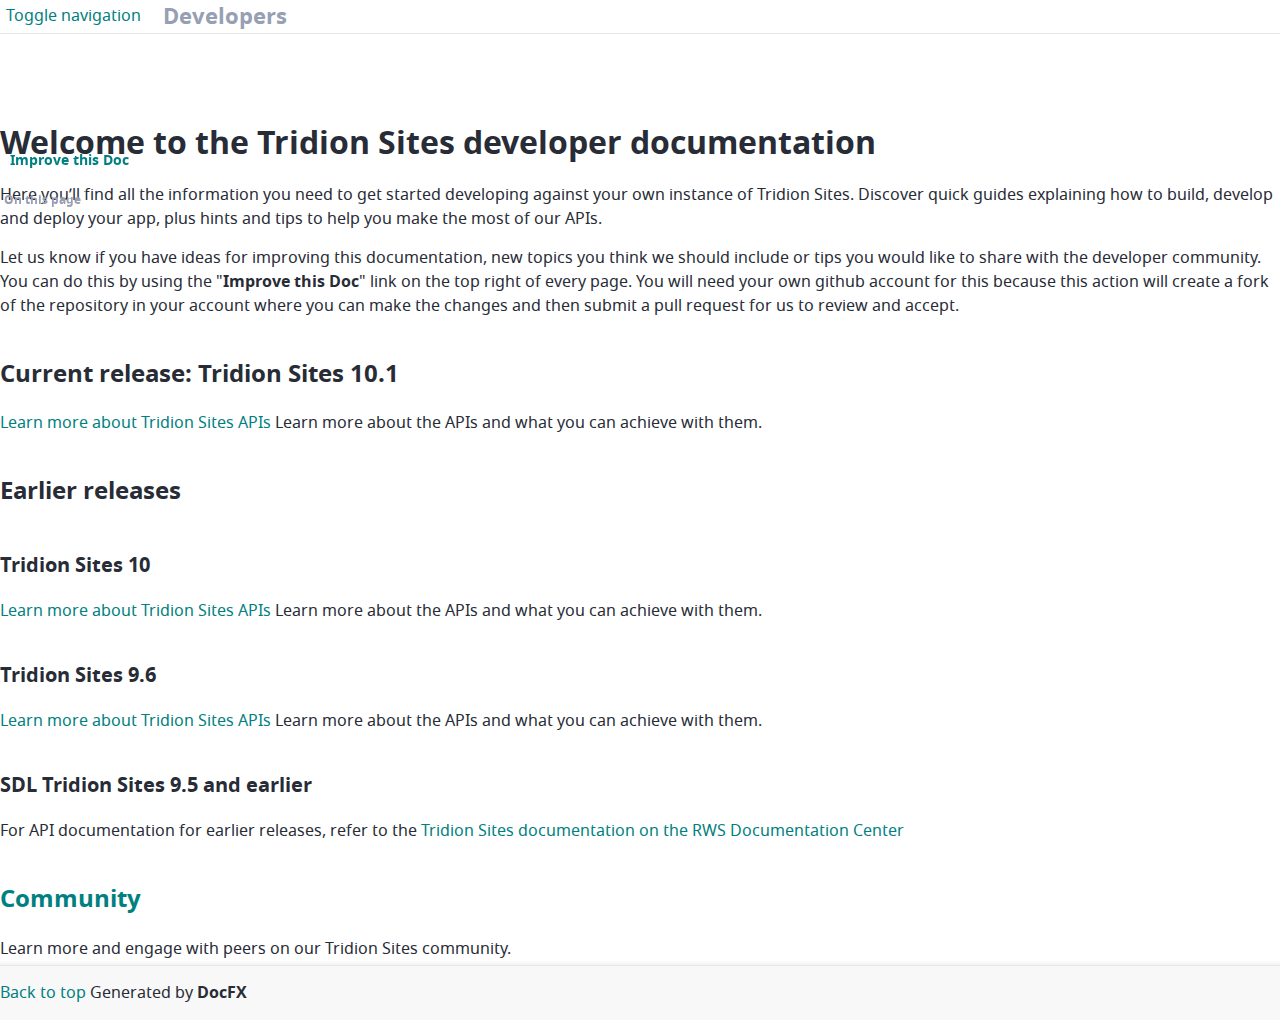
==== commit 00ce8797: "Update generated documentation" ====
--- a/index.html
+++ b/index.html
@@ -78,10 +78,13 @@
 
 <p>Here you’ll find all the information you need to get started developing against your own instance of Tridion Sites. Discover quick guides explaining how to build, develop and deploy your app, plus hints and tips to help you make the most of our APIs.</p>
 <p>Let us know if you have ideas for improving this documentation, new topics you think we should include or tips you would like to share with the developer community. You can do this by using the &quot;<strong>Improve this Doc</strong>&quot; link on the top right of every page.  You will need your own github account for this because this action will create a fork of the repository in your account where you can make the changes and then submit a pull request for us to review and accept.</p>
-<h2 id="current-release-tridion-sites-10">Current release: Tridion Sites 10</h2>
+<h2 id="current-release-tridion-sites-101">Current release: Tridion Sites 10.1</h2>
+<p><a href="apiconcepts/Tridion_Sites_10.1/overview.html">Learn more about Tridion Sites APIs</a> 
+Learn more about the APIs and what you can achieve with them.</p>
+<h2 id="earlier-releases">Earlier releases</h2>
+<h3 id="tridion-sites-10">Tridion Sites 10</h3>
 <p><a href="apiconcepts/Tridion_Sites_10/overview.html">Learn more about Tridion Sites APIs</a> 
 Learn more about the APIs and what you can achieve with them.</p>
-<h2 id="earlier-releases">Earlier releases</h2>
 <h3 id="tridion-sites-96">Tridion Sites 9.6</h3>
 <p><a href="apiconcepts/Tridion_Sites_9.6/overview.html">Learn more about Tridion Sites APIs</a> 
 Learn more about the APIs and what you can achieve with them.</p>
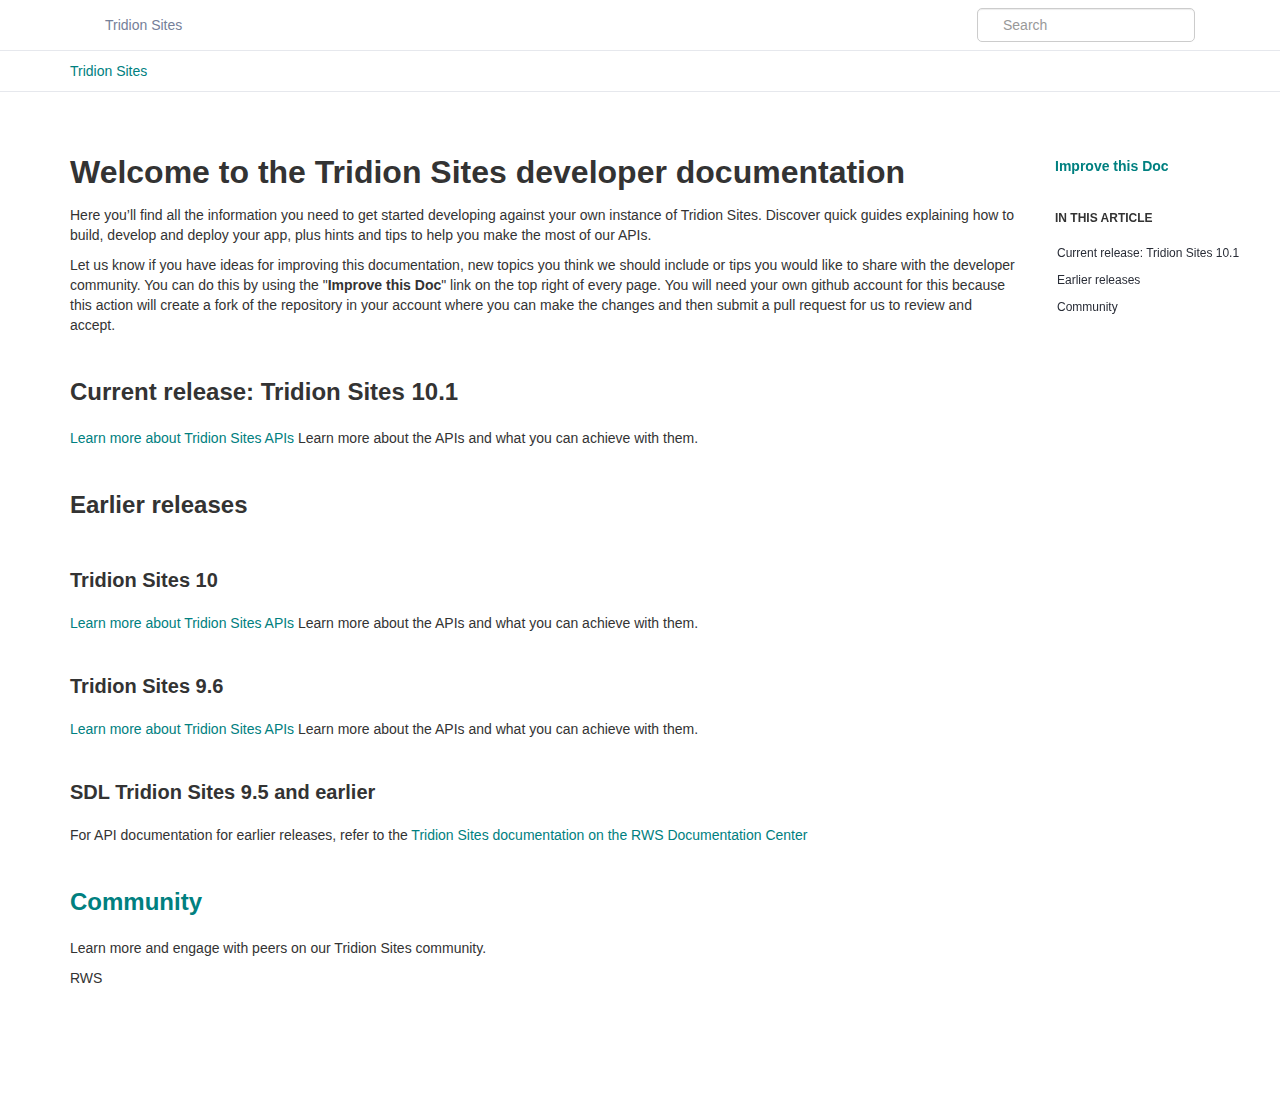
==== commit c5c61c3f: "Update generated documentation" ====
--- a/index.html
+++ b/index.html
@@ -1,28 +1,28 @@
 ﻿<!DOCTYPE html>
 <!--[if IE]><![endif]-->
-<html>
+<html lang="csharp">
   
-  <head>
-    <meta charset="utf-8">
+<head>
+  <meta charset="utf-8">
     <meta http-equiv="X-UA-Compatible" content="IE=edge,chrome=1">
     <title>Welcome to the Tridion Sites developer documentation </title>
     <meta name="viewport" content="width=device-width">
     <meta name="title" content="Welcome to the Tridion Sites developer documentation ">
-    <meta name="generator" content="docfx 2.59.3.0">
+    
     
     <link rel="shortcut icon" href="favicon.ico">
-    <link rel="stylesheet" href="styles/docfx.vendor.css">
+    <link rel="stylesheet" href="styles/docfx.vendor.min.css">
     <link rel="stylesheet" href="styles/docfx.css">
     <link rel="stylesheet" href="styles/main.css">
-    <meta property="docfx:navrel" content="">
-    <meta property="docfx:tocrel" content="">
+    <meta property="docfx:navrel" content="toc.html">
+    <meta property="docfx:tocrel" content="toc.html">
     
     <meta property="docfx:rel" content="">
     
-  </head>
+</head>
   <body data-spy="scroll" data-target="#affix" data-offset="120">
     <div id="wrapper">
-      <header>
+      <header>        
         
         <nav id="autocollapse" class="navbar navbar-inverse ng-scope" role="navigation">
           <div class="container">
@@ -34,15 +34,13 @@
                 <span class="icon-bar"></span>
               </button>
               
-              <a class="navbar-brand" href="/index.html">
+              <a class="navbar-brand" href="https://developers.rws.com/">
                 <img id="logo" class="svg" src="logo.svg" alt="">
               </a>
-              <a href="/index.html"><span class="page-logo">Developers</span></a>
             </div>
             <div class="collapse navbar-collapse" id="navbar">
               <form class="navbar-form navbar-right" role="search" id="search">
                 <div class="form-group">
-                  <span class="glyphicon glyphicon-search search-icon"></span>
                   <input type="text" class="form-control" id="search-query" placeholder="Search" autocomplete="off">
                 </div>
               </form>
@@ -50,26 +48,26 @@
           </div>
         </nav>
         
-        <div class="subnav navbar-default">
-          <div class="container hide-when-search">
-            <div class="breadcrumb-container" id="breadcrumb">
-              <ul class="breadcrumb col-md-10">
-                <li></li>
-              </ul>
-            </div>
+        <div class="subnav navbar navbar-default">
+          <div class="container hide-when-search" id="breadcrumb">
+            <ul class="breadcrumb">
+              <li></li>
+            </ul>
           </div>
         </div>
       </header>
-      <div class="container body-content">
-        
-        <div id="search-results">
-          <div class="search-list">Search Results for <span></span></div>
-          <div class="sr-items">
-            <p><i class="glyphicon glyphicon-refresh index-loading"></i></p>
+
+        <div class="container body-content">
+          
+          <div id="search-results">
+            <div class="search-list">Search Results for <span></span></div>
+            <div class="sr-items">
+              <p><i class="glyphicon glyphicon-refresh index-loading"></i></p>
+            </div>
+            <ul id="pagination" data-first="First" data-prev="Previous" data-next="Next" data-last="Last"></ul>
           </div>
-          <ul id="pagination" data-first="First" data-prev="Previous" data-next="Next" data-last="Last"></ul>
         </div>
-      </div>
+
       <div role="main" class="container body-content hide-when-search">
         <div class="article row grid">
           <div class="col-md-10">
@@ -93,6 +91,7 @@
 <h2 id="communityhttpscommunitysdlcomproduct-groupstridiontridion-sites"><a href="https://community.sdl.com/product-groups/tridion/tridion-sites/">Community</a></h2>
 <p>Learn more and engage with peers on our Tridion Sites community.</p>
 <p>RWS</p>
+
 </article>
           </div>
           
@@ -106,7 +105,7 @@
                 </ul>
               </div>
               <nav class="bs-docs-sidebar hidden-print hidden-xs hidden-sm affix" id="affix">
-                <h4>On this page</h4>
+                <h5>In this article</h5>
                 <div></div>
               </nav>
             </div>
@@ -128,8 +127,8 @@
       </footer>
     </div>
     
-    <script type="text/javascript" src="styles/docfx.vendor.js"></script>
+    <script type="text/javascript" src="styles/docfx.vendor.min.js"></script>
     <script type="text/javascript" src="styles/docfx.js"></script>
     <script type="text/javascript" src="styles/main.js"></script>
   </body>
-</html>
+</html>--- a/styles/docfx.css
+++ b/styles/docfx.css
@@ -66,33 +66,53 @@
 .inheritance .level2:before,
 .inheritance .level3:before,
 .inheritance .level4:before,
-.inheritance .level5:before {
-  content: '↳';
-  margin-right: 5px;
+.inheritance .level5:before,
+.inheritance .level6:before,
+.inheritance .level7:before,
+.inheritance .level8:before,
+.inheritance .level9:before {
+    content: '↳';
+    margin-right: 5px;
 }
 
 .inheritance .level0 {
-  margin-left: 0em;
+    margin-left: 0em;
 }
 
 .inheritance .level1 {
-  margin-left: 1em;
+    margin-left: 1em;
 }
 
 .inheritance .level2 {
-  margin-left: 2em;
+    margin-left: 2em;
 }
 
 .inheritance .level3 {
-  margin-left: 3em;
+    margin-left: 3em;
 }
 
 .inheritance .level4 {
-  margin-left: 4em;
+    margin-left: 4em;
 }
 
 .inheritance .level5 {
-  margin-left: 5em;
+    margin-left: 5em;
+}
+
+.inheritance .level6 {
+    margin-left: 6em;
+}
+
+.inheritance .level7 {
+    margin-left: 7em;
+}
+
+.inheritance .level8 {
+    margin-left: 8em;
+}
+
+.inheritance .level9 {
+    margin-left: 9em;
 }
 
 .level0.summary {
@@ -106,11 +126,10 @@
 span.parametername,
 span.paramref,
 span.typeparamref {
-  font-style: italic;
-}
-
-span.languagekeyword {
-  font-weight: bold;
+    font-style: italic;
+}
+span.languagekeyword{
+    font-weight: bold;
 }
 
 .hljs {
@@ -118,25 +137,20 @@
   background-color: inherit;
   padding: 0;
 }
-
 /* additional spacing fixes */
-.btn+.btn {
+.btn + .btn {
   margin-left: 10px;
 }
-
 .btn.pull-right {
   margin-left: 10px;
   margin-top: 5px;
 }
-
 .table {
   margin-bottom: 10px;
 }
-
 table p {
   margin-bottom: 0;
 }
-
 table a {
   display: inline-block;
 }
@@ -156,7 +170,6 @@
   margin-bottom: 10px;
   font-weight: 400;
 }
-
 h4,
 .h4,
 h5,
@@ -166,16 +179,13 @@
   margin-top: 10px;
   margin-bottom: 5px;
 }
-
 .navbar {
   margin-bottom: 0;
 }
-
 #wrapper {
   min-height: 100%;
   position: relative;
 }
-
 /* blends header footer and content together with gradient effect */
 .grad-top {
   /* For Safari 5.1 to 6.0 */
@@ -185,7 +195,6 @@
   /* Standard syntax */
   height: 5px;
 }
-
 .grad-bottom {
   /* For Safari 5.1 to 6.0 */
   /* For Opera 11.1 to 12.0 */
@@ -194,16 +203,13 @@
   /* Standard syntax */
   height: 5px;
 }
-
 .divider {
   margin: 0 5px;
   color: #cccccc;
 }
-
 hr {
   border-color: #cccccc;
 }
-
 header {
   position: fixed;
   top: 0;
@@ -211,23 +217,19 @@
   right: 0;
   z-index: 1000;
 }
-
 header .navbar {
   border-width: 0 0 1px 0;
   border-radius: 0;
   border-color: var(--accent-dim);
   border-style: solid;
 }
-
 .navbar-brand {
   font-size: inherit;
   padding: 0;
 }
-
 .navbar-collapse {
   margin: 0 -15px;
 }
-
 .subnav {
   min-height: 40px;
 }
@@ -256,13 +258,13 @@
   margin-top: 25px;
 }
 
-article h4 {
+article h4{
   border: 0;
   font-weight: bold;
   margin-top: 2em;
 }
 
-article span.small.pull-right {
+article span.small.pull-right{
   margin-top: 20px;
 }
 
@@ -278,13 +280,10 @@
   padding: 10px 0;
   background-color: inherit;
   white-space: nowrap;
-  font-size: .8125rem;
 }
 
 .breadcrumb>li+li:before {
   content: "›";
-  font-size: 1.2rem;
-  line-height: 1rem;
   color: var(--highlight-light);
 }
 
@@ -295,60 +294,46 @@
 #autocollapse.collapsed .navbar-header {
   float: none;
 }
-
 #autocollapse.collapsed .navbar-toggle {
   display: block;
 }
-
 #autocollapse.collapsed .navbar-collapse {
   border-top: 1px solid transparent;
   box-shadow: inset 0 1px 0 rgba(255, 255, 255, 0.1);
 }
-
 #autocollapse.collapsed .navbar-collapse.collapse {
   display: none !important;
 }
-
 #autocollapse.collapsed .navbar-nav {
   float: none !important;
   margin: 7.5px -15px;
 }
-
-#autocollapse.collapsed .navbar-nav>li {
+#autocollapse.collapsed .navbar-nav > li {
   float: none;
 }
-
-#autocollapse.collapsed .navbar-nav>li>a {
+#autocollapse.collapsed .navbar-nav > li > a {
   padding-top: 10px;
   padding-bottom: 10px;
 }
-
 #autocollapse.collapsed .collapse.in,
 #autocollapse.collapsed .collapsing {
   display: block !important;
 }
-
 #autocollapse.collapsed .collapse.in .navbar-right,
 #autocollapse.collapsed .collapsing .navbar-right {
   float: none !important;
 }
-
 #autocollapse .form-group {
   position: relative;
   width: 100%;
 }
-
 #autocollapse .form-control {
   width: 100%;
 }
-
 #autocollapse .navbar-header {
   margin-left: 0;
   margin-right: 2rem;
-  display: flex; 
-  align-items: center;
-}
-
+}
 #autocollapse .navbar-brand {
   margin-left: 0;
 }
@@ -376,61 +361,50 @@
   padding: 10px 15px;
   box-shadow: inset 0 1px 0 rgba(255, 255, 255, 0.1), 0 1px 0 rgba(255, 255, 255, 0.1);
 }
-
 .collapsed .collapse.in .navbar-form {
   margin: 0 auto;
   max-width: 400px;
   padding: 10px 15px;
   box-shadow: inset 0 1px 0 rgba(255, 255, 255, 0.1), 0 1px 0 rgba(255, 255, 255, 0.1);
 }
-
 .navbar .navbar-nav {
   display: inline-block;
 }
-
 .docs-search {
   background: white;
   vertical-align: middle;
 }
-
-.docs-search>.search-query {
+.docs-search > .search-query {
   font-size: 14px;
   border: 0;
   width: 120%;
   color: #555;
 }
-
-.docs-search>.search-query:focus {
+.docs-search > .search-query:focus {
   outline: 0;
 }
-
 .search-results-frame {
   clear: both;
   display: table;
   width: 100%;
 }
-
 .search-results.ng-hide {
   display: none;
 }
-
 .search-results-container {
   padding-bottom: 1em;
   border-top: 1px solid #111;
   background: rgba(25, 25, 25, 0.5);
 }
-
 .search-results-container .search-results-group {
   padding-top: 50px !important;
   padding: 10px;
 }
-
 .search-results-group-heading {
   font-family: "Open Sans";
   padding-left: 10px;
   color: white;
 }
-
 .search-close {
   position: absolute;
   left: 50%;
@@ -444,7 +418,6 @@
   width: 200px;
   box-shadow: 0 0 10px #111;
 }
-
 #search {
   display: none;
 }
@@ -580,20 +553,17 @@
 .sidetoggle.ng-hide {
   display: block !important;
 }
-
-.sidetoc-expand>.caret {
+.sidetoc-expand > .caret {
   margin-left: 0px;
   margin-top: -2px;
 }
-
-.sidetoc-expand>.caret-side {
+.sidetoc-expand > .caret-side {
   border-left: 4px solid;
   border-top: 4px solid transparent;
   border-bottom: 4px solid transparent;
   margin-left: 4px;
   margin-top: -4px;
 }
-
 .sidetoc-heading {
   font-weight: 500;
 }
@@ -613,31 +583,27 @@
   top: 0;
   left: 0;
 }
-
-.toc .nav>li>a {
+.toc .nav > li > a {
   color: #666666;
   margin-left: 5px;
   display: block;
   padding: 0;
 }
-
-.toc .nav>li>a:hover,
-.toc .nav>li>a:focus {
+.toc .nav > li > a:hover,
+.toc .nav > li > a:focus {
   color: #000000;
   background: none;
   text-decoration: inherit;
 }
-
-.toc .nav>li.active>a {
+.toc .nav > li.active > a {
   color: #337ab7;
 }
-
-.toc .nav>li.active>a:hover,
-.toc .nav>li.active>a:focus {
+.toc .nav > li.active > a:hover,
+.toc .nav > li.active > a:focus {
   color: #23527c;
 }
 
-.toc .nav>li>.expand-stub {
+.toc .nav > li> .expand-stub {
   cursor: pointer;
 }
 
@@ -664,16 +630,16 @@
   transition: 350ms ease-out;
 }
 
-.toc .nav>li.filtered>ul,
-.toc .nav>li.in>ul {
+.toc .nav > li.filtered > ul,
+.toc .nav > li.in > ul {
   display: block;
 }
 
-.toc .nav>li>ul {
+.toc .nav > li > ul {
   display: none;
 }
 
-.toc ul {
+.toc ul{
   font-size: 12px;
   margin: 0 auto 0 5%;
   max-width: 80%;
@@ -763,7 +729,6 @@
   display: none;
   margin: 0 15px 0px 15px;
 }
-
 .sidefilter {
   position: fixed;
   top: 90px;
@@ -789,37 +754,47 @@
   margin: 0 5px 0 5px;
 }
 
-.toc-filter>input {
+.toc-filter > input {
   color: var(--input-text);
   padding-left: 2.3rem;
   padding-right: 1rem;
   width: 100%;
-}
-
-.toc-filter>input:focus {
+  height: calc(1.5em + 8px); /* Adjust height by adding 5 pixels */
+  line-height: calc(1.5em + 8px); /* Match line height for vertical centering */
+  border: 1px solid #d0d0d0; /* Add gray border */
+  border-radius: 5px; /* Round corners */
+}
+
+.toc-filter > input:focus {
   outline: 0;
 }
 
-.toc-filter>.filter-icon {
+.toc-filter > .filter-icon {
   position: absolute;
-}
+  top: 2px;
+  left: 5px;
+}
+
+
 
 .toc-filter>.clear-icon {
   position: absolute;
   text-align: center;
   height: 1rem;
   width: 1.5rem;
-  top: .9rem;
+  top: 1.2rem;
   right: 1.2rem;
   background-color: #fff;
 }
+
 
 .article {
   margin-top: 120px;
   margin-bottom: 115px;
 }
 
-#_content>a {
+
+#_content>a{
   margin-top: 105px;
 }
 
@@ -831,13 +806,11 @@
   margin-top: 5px;
   margin-bottom: 5px;
 }
-
 .article img {
   max-width: 100%;
   margin-top: 2rem;
   margin-bottom: 2rem;
 }
-
 .sideaffix {
   margin-top: 50px;
   font-size: 12px;
@@ -847,53 +820,43 @@
   bottom: 10px;
   position: fixed;
 }
-
 .sideaffix.shiftup {
   bottom: 70px;
 }
-
 .affix {
   position: relative;
   height: 100%;
 }
-
-.sideaffix>div.contribution {
+.sideaffix > div.contribution {
   margin-bottom: 20px;
 }
-
-.sideaffix>div.contribution>ul>li>a.contribution-link {
+.sideaffix > div.contribution > ul > li > a.contribution-link {
   padding: 6px 10px;
   font-weight: bold;
   font-size: 14px;
 }
-
-.sideaffix>div.contribution>ul>li>a.contribution-link:hover {
+.sideaffix > div.contribution > ul > li > a.contribution-link:hover {
   background-color: #ffffff;
 }
-
-.sideaffix ul.nav>li>a:focus {
+.sideaffix ul.nav > li > a:focus {
   background: none;
 }
-
 .affix h5 {
   font-weight: bold;
   text-transform: uppercase;
   padding-left: 10px;
   font-size: 12px;
 }
-
-.affix>ul.level1 {
+.affix > ul.level1 {
   overflow: hidden;
   padding-bottom: 10px;
   height: calc(100% - 100px);
 }
-
-.affix ul>li>a:before {
+.affix ul > li > a:before {
   color: #cccccc;
   position: absolute;
 }
-
-.affix ul>li>a:hover {
+.affix ul > li > a:hover {
   background: none;
   color: var(--highlight-light);
 }
@@ -912,55 +875,45 @@
   padding: 5px 12px;
   color: var(--font-color);
 }
-
-.affix>ul>li.active:last-child {
+.affix > ul > li.active:last-child {
   margin-bottom: 50px;
 }
-
-.affix>ul>li>a:before {
+.affix > ul > li > a:before {
   content: "|";
   font-size: 16px;
   top: 1px;
   left: 0;
 }
-
-.affix>ul>li.active>a,
-.affix>ul>li.active>a:before {
+.affix > ul > li.active > a,
+.affix > ul > li.active > a:before {
   color: #337ab7;
   font-weight: bold;
 }
-
-.affix ul ul>li>a {
+.affix ul ul > li > a {
   padding: 2px 15px;
 }
-
-.affix ul ul>li>a:before {
+.affix ul ul > li > a:before {
   content: ">";
   font-size: 14px;
   top: -1px;
   left: 5px;
 }
-
-.affix ul>li>a:before,
+.affix ul > li > a:before,
 .affix ul ul {
   display: none;
 }
-
-.affix ul>li.active>ul,
-.affix ul>li.active>a:before,
-.affix ul>li>a:hover:before {
+.affix ul > li.active > ul,
+.affix ul > li.active > a:before,
+.affix ul > li > a:hover:before {
   display: block;
   white-space: nowrap;
 }
-
 .codewrapper {
   position: relative;
 }
-
 .trydiv {
   height: 0px;
 }
-
 .tryspan {
   position: absolute;
   top: 0px;
@@ -979,21 +932,17 @@
   display: none;
   color: #767676;
 }
-
 .tryspan:hover {
   background-color: #3b8bd0;
   color: white;
   border-color: #3b8bd0;
 }
-
 .codewrapper:hover .tryspan {
   display: block;
 }
-
-.sample-response .response-content {
+.sample-response .response-content{
   max-height: 200px;
 }
-
 footer {
   position: absolute;
   left: 0;
@@ -1001,60 +950,49 @@
   bottom: 0;
   z-index: 1000;
 }
-
 .footer {
   border-top: 1px solid #e7e7e7;
   background-color: #f8f8f8;
   padding: 15px 0;
 }
-
 @media (min-width: 768px) {
   #sidetoggle.collapse {
     display: block;
   }
-
   .topnav .navbar-nav {
     float: none;
     white-space: nowrap;
   }
-
-  .topnav .navbar-nav>li {
+  .topnav .navbar-nav > li {
     float: none;
     display: inline-block;
   }
 }
-
 @media only screen and (max-width: 768px) {
   #mobile-indicator {
     display: block;
   }
-
   /* TOC display for responsive */
   .article {
     margin-top: 30px !important;
   }
-
   header {
     position: static;
   }
-
   .topnav {
     text-align: center;
   }
-
   .sidenav {
     padding: 15px 0;
     margin-left: -15px;
     margin-right: -15px;
   }
-
   .sidefilter {
     position: static;
     width: auto;
     float: none;
     border: none;
   }
-
   .sidetoc {
     position: static;
     width: auto;
@@ -1062,54 +1000,44 @@
     padding-bottom: 0px;
     border: none;
   }
-
-  .toc .nav>li>a {
+  .toc .nav > li, .toc .nav > li >a {
     display: inline-block;
   }
-
   .toc li:after {
     margin-left: -3px;
     margin-right: 5px;
-    content: " ";
+    content: ", ";
     color: #666666;
   }
-
-  .toc .level1>li {
+  .toc .level1 > li {
     display: block;
   }
 
-  .toc .level1>li:after {
+  .toc .level1 > li:after {
     display: none;
   }
-
   .article.grid-right {
     margin-left: 0;
   }
-
   .grad-top,
   .grad-bottom {
     display: none;
   }
-
   .toc-toggle {
     display: block;
   }
-
   .sidetoggle.ng-hide {
     display: none !important;
   }
-
   /*.expand-all {
     display: none;
   }*/
   .sideaffix {
     display: none;
   }
-
   .mobile-hide {
     display: none;
   }
-
   .breadcrumb {
     white-space: inherit;
   }
@@ -1119,18 +1047,18 @@
   h2:before,
   h3:before,
   h4:before {
-    content: '';
-    display: none;
+      content: '';
+      display: none;
   }
 }
 
 /* For toc iframe */
 @media (max-width: 260px) {
-  .toc .level2>li {
+  .toc .level2 > li {
     display: block;
   }
 
-  .toc .level2>li:after {
+  .toc .level2 > li:after {
     display: none;
   }
 }
@@ -1151,7 +1079,7 @@
 }
 
 .hljs-keyword {
-  color: rgb(86, 156, 214);
+  color: rgb(86,156,214);
 }
 
 .hljs-string {
@@ -1163,73 +1091,70 @@
 }
 
 /* For code snippet line highlight */
-pre>code .line-highlight {
+pre > code .line-highlight {
   background-color: #ffffcc;
 }
 
 /* Alerts */
 .alert h5 {
-  text-transform: uppercase;
-  font-weight: bold;
-  margin-top: 0;
+    text-transform: uppercase;
+    font-weight: bold;
+    margin-top: 0;
 }
 
 .alert h5:before {
-  position: relative;
-  top: 1px;
-  display: inline-block;
-  font-family: 'Glyphicons Halflings';
-  line-height: 1;
-  -webkit-font-smoothing: antialiased;
-  -moz-osx-font-smoothing: grayscale;
-  margin-right: 5px;
-  font-weight: normal;
+    position:relative;
+    top:1px;
+    display:inline-block;
+    font-family:'Glyphicons Halflings';
+    line-height:1;
+    -webkit-font-smoothing:antialiased;
+    -moz-osx-font-smoothing:grayscale;
+    margin-right: 5px;
+    font-weight: normal;
 }
 
 .alert-info h5:before {
-  content: "\e086"
+    content:"\e086"
 }
 
 .alert-warning h5:before {
-  content: "\e127"
+    content:"\e127"
 }
 
 .alert-danger h5:before {
-  content: "\e107"
+    content:"\e107"
 }
 
 /* For Embedded Video */
 div.embeddedvideo {
-  padding-top: 56.25%;
-  position: relative;
-  width: 100%;
+    padding-top: 56.25%;
+    position: relative;
+    width: 100%;
 }
 
 div.embeddedvideo iframe {
-  position: absolute;
-  top: 0;
-  left: 0;
-  right: 0;
-  bottom: 0;
-  width: 100%;
-  height: 100%;
+    position: absolute;
+    top: 0;
+    left: 0;
+    right: 0;
+    bottom: 0;
+    width: 100%;
+    height: 100%;
 }
 
 /* For printer */
-@media print {
+@media print{
   .article.grid-right {
     margin-top: 0px;
     margin-left: 0px;
   }
-
   .sideaffix {
     display: none;
   }
-
   .mobile-hide {
     display: none;
   }
-
   .footer {
     display: none;
   }
@@ -1330,4 +1255,10 @@
 #events {
   font-weight: bold;
   margin-top: 2em;
-}+}
+
+@media print {
+  @page {
+    margin: .4in;
+  }
+}
--- a/styles/main.css
+++ b/styles/main.css
@@ -71,6 +71,85 @@
   --transition: 350ms;
 }
 
+.tile-container {
+    display: flex; /* Enable flexbox */
+    flex-wrap: wrap; /* Allow tiles to wrap to the next line */
+    justify-content: space-between; /* Space tiles evenly */
+    margin-top: 20px; /* Margin between sections */
+}
+
+.tile {
+    background-color: #f5f5f5; /* Background color */
+    border: 1px solid #ccc; /* Border around tiles */
+    border-radius: 5px; /* Rounded corners */
+    padding: 20px; /* Padding inside tiles */
+    width: calc(33.33% - 20px); /* Width for 3 tiles in a row, accounting for margins */
+    text-align: center; /* Center text */
+    cursor: pointer; /* Change cursor to pointer */
+    transition: background-color 0.3s; /* Smooth background change on hover */
+    margin: 0 10px 20px; /* Margin for spacing */
+}
+
+    .tile:hover {
+        background-color: #e0e0e0; /* Darker shade on hover */
+        color: #006666; /* Change text color on hover */
+    }
+
+/* Media queries for smaller screens */
+@media (max-width: 768px) {
+    .tile {
+        width: calc(50% - 20px); /* Two tiles per row on smaller screens */
+    }
+}
+
+@media (max-width: 480px) {
+    .tile {
+        width: 100%; /* Single tile per row on very small screens */
+    }
+}
+
+/* More specific selector to override */
+.index-landing > .article {
+    margin-top: 0; /* Remove the top margin */
+    margin-bottom: 115px; /* Adjust bottom margin as necessary */
+}
+
+.hero-image {
+    position: relative; /* Keep it relative for correctly positioned child elements */
+    top: 0; /* Align to the top */
+    left: 0; /* Align to the left */
+    width: 100%; /* Ensure it spans the full width of the container */
+    height: auto; /* Maintain its original aspect ratio */
+    max-height: 300px; /* Prevent the height from exceeding 300px if needed */
+    object-fit: cover; /* Make the image cover the area while maintaining aspect ratio */
+}
+
+.header-text {
+    position: absolute; /* Keep it absolutely positioned */
+    top: 50%; /* Center within the hero image */
+    left: 50%; /* Center horizontally */
+    transform: translate(-50%, -50%); /* Adjust to maintain perfect centering */
+    z-index: 15; /* Ensure it overlays */
+    color: white; /* Text color */
+    font-weight: bold; /* Bold font weight */
+    text-align: center; /* Center text alignment */
+    display: flex; /* Enable flex properties */
+    flex-direction: column; /* Stack items vertically */
+    justify-content: center; /* Center items vertically */
+    align-items: center; /* Center items horizontally */
+    width: 80%; /* Ensure it takes full width */
+    padding: 10px; /* Adds some padding around the text */
+    background: rgba(0, 0, 0, 0.5); /* Semi-transparent black background */
+    border-radius: 5px; /* Optional: rounding the corners */
+}
+
+@media (max-width: 768px) { /* Media query for smaller screens */
+    .header-text {
+        top: 60%; /* Adjust vertical centering for smaller devices */
+    }
+}
+
+
 html {
   line-height: 1.15;
   -webkit-text-size-adjust: 100%;
@@ -211,506 +290,10 @@
 textarea {
   overflow: auto;
 }
-
-[type=checkbox],
-[type=radio] {
-  box-sizing: border-box;
-  padding: 0;
-}
-
-[type=number]::-webkit-inner-spin-button,
-[type=number]::-webkit-outer-spin-button {
-  height: auto;
-}
-
-[type=search] {
-  -webkit-appearance: textfield;
-  outline-offset: -2px;
-}
-
-[type=search]::-webkit-search-decoration {
-  -webkit-appearance: none;
-}
-
-::-webkit-file-upload-button {
-  -webkit-appearance: button;
-  font: inherit;
-}
-
-details {
-  display: block;
-}
-
-summary {
-  display: list-item;
-}
-
-template {
-  display: none;
-}
-
-[hidden] {
-  display: none;
-}
-
-* {
-  -webkit-tap-highlight-color: transparent;
-  word-wrap: break-word;
-  box-sizing: border-box;
-}
-
-*:before,
-*:after {
-  box-sizing: border-box;
-}
-
-html {
-  font-size: 100%;
-  background: #fff;
-  -webkit-overflow-scrolling: touch;
-  -webkit-font-smoothing: antialiased;
-  -moz-osx-font-smoothing: grayscale;
-}
-
-@media screen and (max-device-width:480px) {
-  html {
-    -webkit-text-size-adjust: 100%;
-    -ms-text-size-adjust: 100%;
-  }
-}
-
-body {
-  padding: 0;
-  margin: 0;
-  font-family: "noto_sansregular", sans-serif;
-  font-weight: 400;
-  min-width: 320px;
-  color: #282c36;
-  font-size: 0.8125rem;
-  line-height: 1.375rem;
-}
-
-@media (min-width:48em) {
-  body {
-    font-size: 1rem;
-    line-height: 1.6875rem;
-  }
-}
-
-@media (min-width:64em) {
-  body {
-    font-size: 1.125rem;
-    line-height: 1.875rem;
-  }
-}
-
-html,
-body {
-  height: 100%;
-}
-
-.main {
-  overflow-x: hidden;
-}
-
-.main .halfWidth {
-  display: -webkit-box;
-  display: -webkit-flex;
-  display: -ms-flexbox;
-  display: flex;
-  -webkit-flex-direction: column;
-  -ms-flex-direction: column;
-  flex-direction: column;
-  margin: 0 auto;
-  width: 100%;
-}
-
-.main .halfWidth>* {
-  width: auto;
-}
-
-@media (min-width:64em) {
-  .main .halfWidth {
-    -webkit-flex-direction: row;
-    -ms-flex-direction: row;
-    flex-direction: row;
-    max-width: 82rem;
-  }
-
-  .main .halfWidth>* {
-    width: 50%;
-  }
-}
-
-.navbar-header .page-logo {
-  font-size: 22px;
-  font-weight: 700;
-  color: #979FB2;
-  margin-left: 1rem;
-}
-
-figure {
-  margin: 0;
-}
-
-img {
-  -ms-interpolation-mode: bicubic;
-}
-
-.async-hide {
-  opacity: 0 !important;
-}
-
-#optanon .fieldset label {
-  white-space: nowrap;
-}
-
-.visually-hidden {
-  border: 0;
-  -webkit-clip: rect(0 0 0 0);
-  clip: rect(0 0 0 0);
-  height: 1px;
-  margin: -1px;
-  overflow: hidden;
-  padding: 0;
-  position: absolute;
-  width: 1px;
-}
-
-.visually-hidden.focusable:active,
-.visually-hidden.focusable:focus {
-  -webkit-clip: auto;
-  clip: auto;
-  height: auto;
-  margin: 0;
-  overflow: visible;
-  position: static;
-  width: auto;
-}
-
-p,
-h1,
-h2,
-h3,
-h4,
-h5,
-h6 {
-  margin: 0 0 0.9375rem 0;
-}
-
-strong {
-  font-weight: 700;
-}
-
-a {
-  padding: 0;
-  background: none;
-  color: var(--highlight-light);
-  -webkit-text-decoration: none;
-  text-decoration: none;
-  -webkit-transition: background 250ms, color 250ms ease-in-out;
-  transition: background 250ms, color 250ms ease-in-out;
-}
-
-a:hover,
-a:focus {
-  color: var(--highlight-dark);
-}
-
 input::-moz-focus-inner {
   border: 0;
   padding: 0;
 }
-
-button {
-  box-shadow: none;
-  cursor: pointer;
-  display: inline-block;
-  -webkit-font-smoothing: antialiased;
-  background: none;
-  -webkit-appearance: none;
-  -moz-appearance: none;
-  appearance: none;
-  font-family: "noto_sansregular", sans-serif;
-  color: #282c36;
-  border: none;
-  -webkit-transition: background 250ms, color 250ms ease-in-out;
-  transition: background 250ms, color 250ms ease-in-out;
-}
-
-button::-moz-focus-inner {
-  border: 0;
-  padding: 0;
-}
-
-button:focus {
-  outline: 0;
-}
-
-ul,
-ol {
-  list-style: none;
-  margin: 0;
-  padding: 0;
-}
-
-article ul,
-article ol {
-  margin-bottom: 1rem;
-}
-
-article ul {
-  margin-left: 1rem;
-}
-
-article ol {
-  margin-left: 1.5rem;
-  counter-reset: section;
-}
-
-article ul li:before {
-  content: "\2022";
-  color: var(--highlight-light);
-  display: inline-block;
-  width: 1rem;
-  margin-left: -1rem;
-}
-
-article ol li:before {
-  counter-increment: section;
-  content: counter(section)".";
-  color: inherit;
-  display: inline-block;
-  width: 1.5rem;
-  margin-left: -1.5rem;
-}
-
-.rich-text img {
-  margin: 2.5rem 0;
-  width: 100%;
-  max-width: 100%;
-  vertical-align: top;
-}
-
-@media (min-width:64em) {
-  .rich-text img {
-    width: 82.9%;
-    margin: 3.125rem 0;
-    margin-left: 8.333333333333332%;
-    margin-right: 8.333333333333332%;
-  }
-}
-
-.rich-text figure,
-.rich-text .figure {
-  width: 100%;
-  text-align: center;
-  display: inline-block;
-  margin: 2.5rem 0;
-}
-
-@media (min-width:64em) {
-
-  .rich-text figure,
-  .rich-text .figure {
-    margin: 3.125rem 0;
-  }
-}
-
-.rich-text figure img,
-.rich-text .figure img {
-  margin: 0;
-}
-
-@media (min-width:64em) {
-
-  .rich-text figure img,
-  .rich-text .figure img {
-    width: 82.9%;
-  }
-}
-
-.rich-text figcaption,
-.rich-text .figcaption {
-  margin-top: 0.9375rem;
-  font-weight: 300;
-  font-size: 0.75rem;
-  line-height: 1.03125rem;
-  color: #585858;
-  text-align: left;
-}
-
-@media (min-width:64em) {
-
-  .rich-text figcaption,
-  .rich-text .figcaption {
-    color: #222;
-    text-align: center;
-  }
-}
-
-.rich-text figcaption p,
-.rich-text .figcaption p,
-.rich-text figcaption span,
-.rich-text .figcaption span,
-.rich-text figcaption div,
-.rich-text .figcaption div,
-.rich-text figcaption a,
-.rich-text .figcaption a,
-.rich-text figcaption article,
-.rich-text .figcaption article,
-.rich-text figcaption aside,
-.rich-text .figcaption aside,
-.rich-text figcaption section,
-.rich-text .figcaption section,
-.rich-text figcaption header,
-.rich-text .figcaption header,
-.rich-text figcaption footer,
-.rich-text .figcaption footer,
-.rich-text figcaption li,
-.rich-text .figcaption li,
-.rich-text figcaption blockquote,
-.rich-text .figcaption blockquote,
-.rich-text figcaption legend,
-.rich-text .figcaption legend {
-  margin-top: 0.9375rem;
-  font-weight: 300;
-  font-size: 0.75rem;
-  line-height: 1.03125rem;
-  color: #585858;
-  text-align: left;
-}
-
-@media (min-width:64em) {
-
-  .rich-text figcaption p,
-  .rich-text .figcaption p,
-  .rich-text figcaption span,
-  .rich-text .figcaption span,
-  .rich-text figcaption div,
-  .rich-text .figcaption div,
-  .rich-text figcaption a,
-  .rich-text .figcaption a,
-  .rich-text figcaption article,
-  .rich-text .figcaption article,
-  .rich-text figcaption aside,
-  .rich-text .figcaption aside,
-  .rich-text figcaption section,
-  .rich-text .figcaption section,
-  .rich-text figcaption header,
-  .rich-text .figcaption header,
-  .rich-text figcaption footer,
-  .rich-text .figcaption footer,
-  .rich-text figcaption li,
-  .rich-text .figcaption li,
-  .rich-text figcaption blockquote,
-  .rich-text .figcaption blockquote,
-  .rich-text figcaption legend,
-  .rich-text .figcaption legend {
-    color: #222;
-    text-align: center;
-  }
-}
-
-.rich-text ul,
-.rich-text ol {
-  text-align: left;
-  text-align: start;
-}
-
-.rich-text ul {
-  list-style: disc;
-  padding-left: 1.5625rem;
-}
-
-.rich-text ol {
-  list-style: decimal;
-  padding-left: 2.5rem;
-}
-
-.tooltip {
-  position: relative;
-  cursor: pointer;
-}
-
-.tooltip:before {
-  content: 'i';
-  display: inline-block;
-  width: 1.5rem;
-  height: 1.5rem;
-  line-height: 1.5rem;
-  text-align: center;
-  color: #fff;
-  background: #C0CDD5;
-  border-radius: 50%;
-  margin: 0 3px;
-}
-
-.tooltip:hover .text {
-  display: block;
-}
-
-.tooltip:hover:after {
-  content: '';
-  border-right: 0.625rem solid transparent;
-  border-left: 0.625rem solid transparent;
-  position: absolute;
-  left: 50%;
-  bottom: 100%;
-  -webkit-transform: translateX(-50%);
-  -ms-transform: translateX(-50%);
-  transform: translateX(-50%);
-  border-top: 0.625rem solid #282c36;
-}
-
-.tooltip.center--position .text {
-  left: 50%;
-  -webkit-transform: translateX(-50%);
-  -ms-transform: translateX(-50%);
-  transform: translateX(-50%);
-}
-
-.tooltip.right--position .text {
-  right: 0;
-}
-
-.tooltip.left--position .text {
-  left: 0;
-}
-
-.tooltip .text {
-  font-weight: 400;
-  font-family: "Calibri W01", Calibri, Candara, Segoe, "Segoe UI", Optima, Arial, sans-serif;
-  font-size: 0.875rem;
-  line-height: 1.29;
-  display: none;
-  width: 15rem;
-  bottom: calc(100% + 8px);
-  color: #fff;
-  background-color: #282c36;
-  border-radius: 0.25rem;
-  padding: 0.9375rem;
-  box-shadow: 0 3px 1.25rem 4px rgba(0, 0, 0, .1);
-  z-index: 1;
-  position: absolute;
-}
-
-.tooltip .text--right {
-  left: 0;
-  right: auto;
-  -webkit-transform: none;
-  -ms-transform: none;
-  transform: none;
-}
-
-.tooltip .text--left {
-  right: 0;
-  left: auto;
-  -webkit-transform: none;
-  -ms-transform: none;
-  transform: none;
-}
-
 .mktoFormRow input {
   -moz-appearance: none !important;
   -webkit-appearance: none !important;
@@ -718,77 +301,6 @@
   -moz-appearance: none !important;
   appearance: none !important;
 }
-
-.mktoErrorMsg {
-  color: #ef0808;
-}
-
-.mktoCheckboxList {
-  display: -webkit-box;
-  display: -webkit-flex;
-  display: -ms-flexbox;
-  display: flex;
-  -webkit-flex-wrap: wrap;
-  -ms-flex-wrap: wrap;
-  flex-wrap: wrap;
-  -webkit-align-items: center;
-  -webkit-box-align: center;
-  -ms-flex-align: center;
-  align-items: center;
-}
-
-.mktoCheckboxList input[type='checkbox'] {
-  outline: none;
-  -webkit-appearance: checkbox !important;
-  -moz-appearance: checkbox !important;
-  appearance: checkbox !important;
-  width: 1rem !important;
-  height: 1rem;
-  margin-right: 0.625rem;
-}
-
-.mktoCheckboxList input[type='checkbox']:checked {
-  position: relative;
-}
-
-.mktoCheckboxList input[type='checkbox']:checked:before {
-  content: '\2713';
-  position: absolute;
-  top: 0;
-  left: 0;
-  z-index: 2;
-  width: 100%;
-  height: 100%;
-  color: white;
-  text-align: center;
-}
-
-.mktoCheckboxList input[type='checkbox']:checked:after {
-  content: '';
-  display: block;
-  position: absolute;
-  top: 0;
-  left: 0;
-  background: #006666;
-  width: 100%;
-  height: 100%;
-  border-radius: 2px;
-}
-
-.mktoCheckboxList label:nth-child(2n) {
-  width: 90%;
-}
-
-body {
-  color: var(--font-color);
-  font-family: noto_sansregular, sans-serif;
-  line-height: 1.5;
-  font-size: 16px;
-  -ms-text-size-adjust: 100%;
-  -webkit-text-size-adjust: 100%;
-  word-wrap: break-word;
-}
-
 /* HIGHLIGHT COLOR */
 
 button,
@@ -990,7 +502,7 @@
   height: 34px;
   line-height: 34px;
   text-align: center;
-  top: 5px;
+  top: 2px;
   border-top-left-radius: 5px;
   border-bottom-left-radius: 5px;
   left: 5px;
